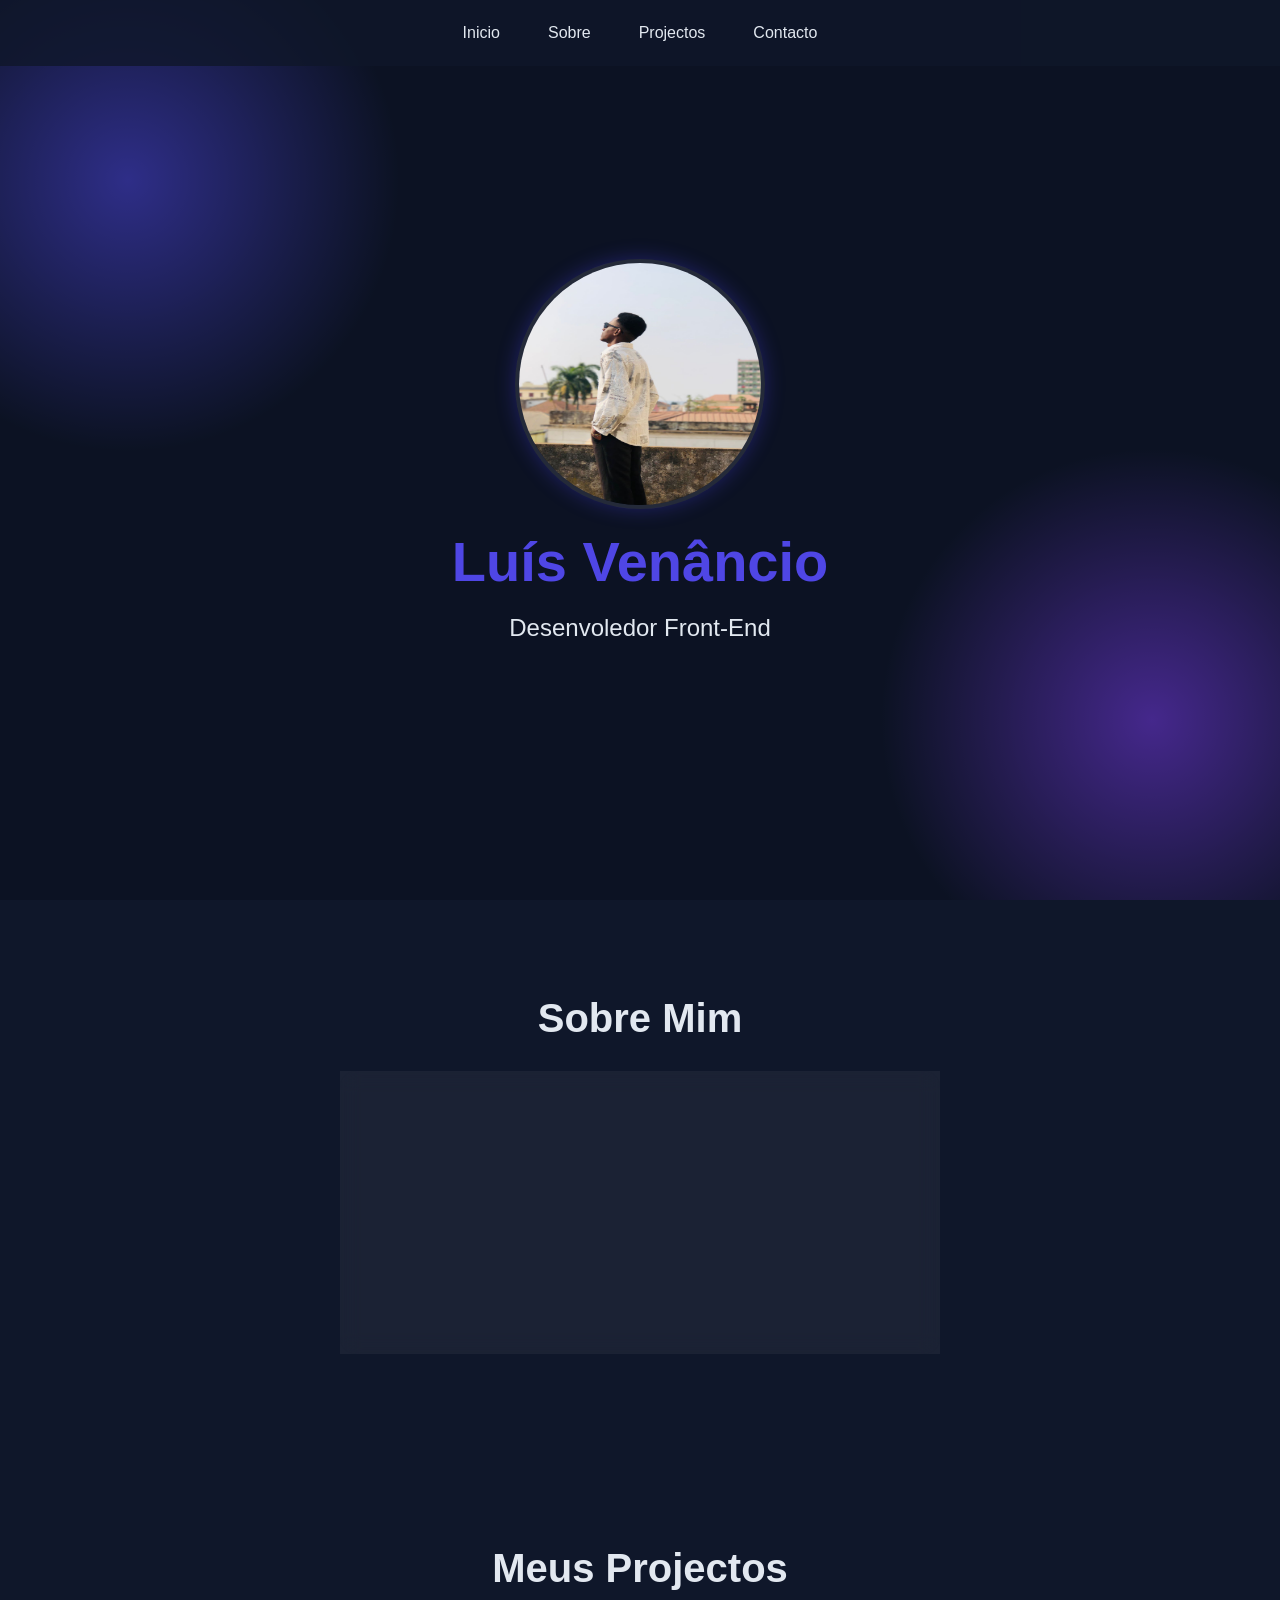
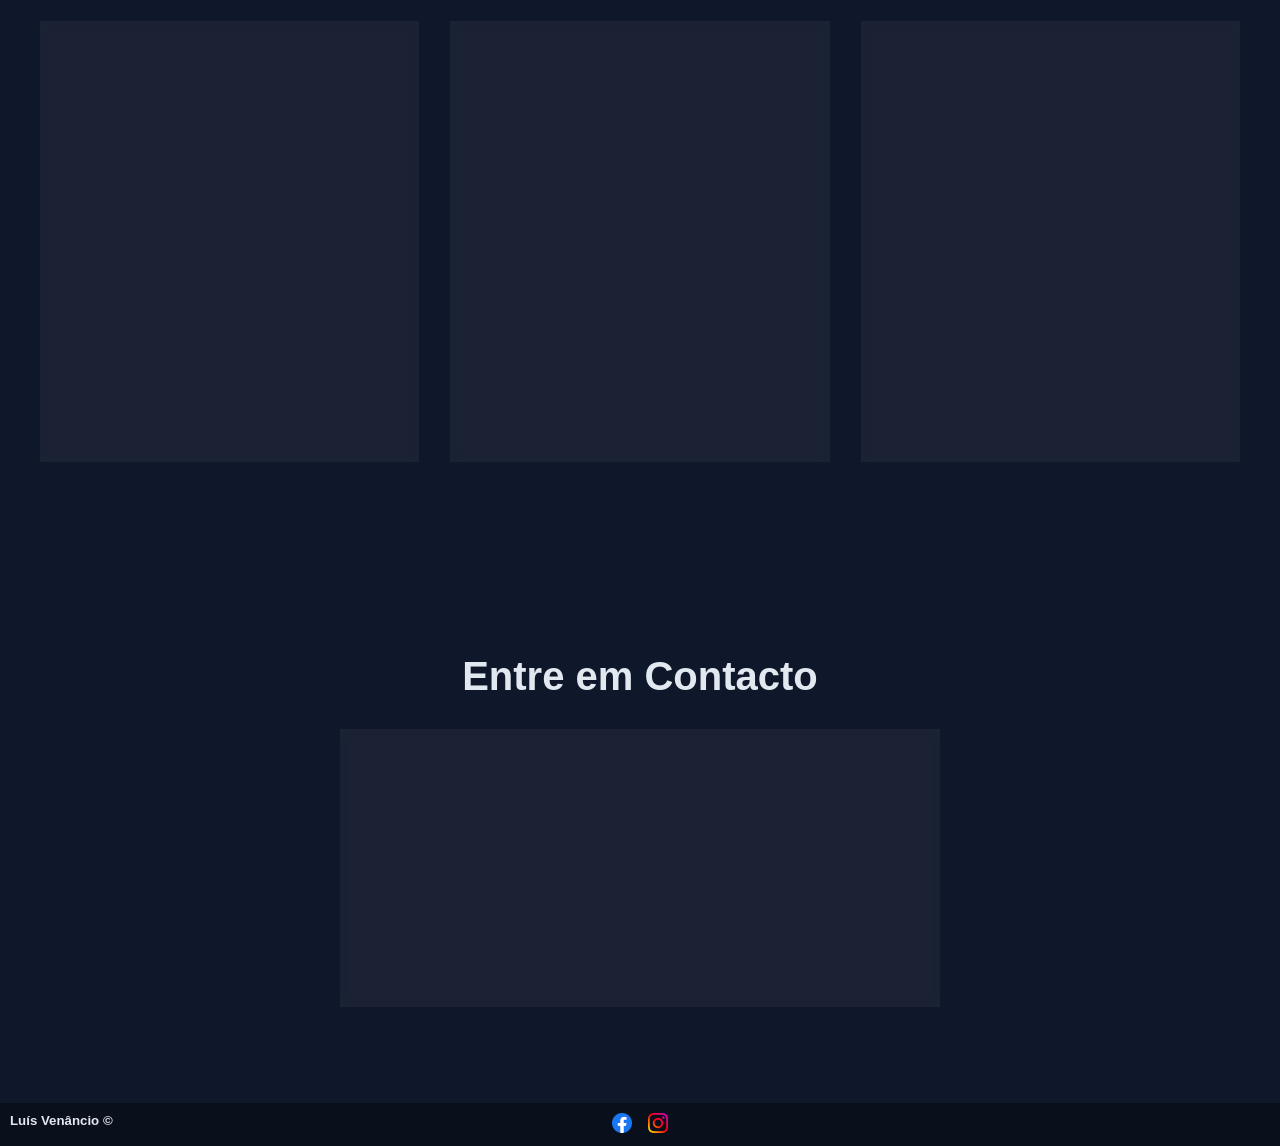
==== indx.html @ bb01ba37 "Update indx.html" ====
<!DOCTYPE html>
<html lang="pt-br">

<head>
    <meta charset="UTF-8">
    <meta name="viewport" content="width=device-width, initial-scale=1.0">
    <title>Meu-Portifólio</title>
    <link rel="stylesheet" href="Assents/indx.css">
    <link rel="shortcut icon" href="IMG_9839.PNG" type="image/x-icon">


    <!-- Google tag (gtag.js) -->
<script async src="https://www.googletagmanager.com/gtag/js?id=G-QEDJSJYGFP"></script>
<script>
  window.dataLayer = window.dataLayer || [];
  function gtag(){dataLayer.push(arguments);}
  gtag('js', new Date());

  gtag('config', 'G-QEDJSJYGFP');
</script>
    
</head>

<body>
    <diV class="part">

    </diV>
    <nav class="navg">
        <ul class="menu">
            <li><a class="link" href="#ini">Inicio</a>
            <li><a class="link" href="#sob">Sobre</a>
            <li><a class="link" href="#proj">Projectos</a>
            <li><a class="link" href="#cont">Contacto</a>
        </ul>
    </nav>

    <main id="ini" class="cab">

        <img src="img/Foto-Perfil.jpg" class="foto-perfil" alt="foto-perfil">
         <a href="https://www.facebook.com/share/16M18Fr685/" target="_blank" rel="self">
            <h1 class="h1">Luís Venâncio</h1>
        </a>

        <p class="t1">Desenvoledor Front-End</p>

    </main>

    <section id="sob" class="sob">
        <h2 class="titulo">Sobre Mim</h2>
        <div class="caixa">
            <p class="paragrafo">
                ✨

                Sou estudante de Informática do 12º ano, apaixonado por tecnologia e pelo impacto que ela pode gerar no
                dia
                a dia das pessoas. Durante minha formação, venho desenvolvendo competências que unem raciocínio lógico,
                criatividade e resolução de problemas, sempre com o objetivo de transformar ideias em soluções práticas
                e
                inovadoras. <br>

                Tenho grande interesse em aprender continuamente e acredito que cada projeto é uma oportunidade de
                crescimento pessoal e profissional. Valorizo a colaboração, a troca de experiências e a construção de
                resultados que façam sentido tanto para quem cria quanto para quem utiliza. <br>

                Meu objetivo é evoluir como profissional na área de tecnologia, explorando novas ferramentas e
                conceitos, e
                deixar uma marca positiva através do meu trabalho. </p>
        </div>
    </section>

    <section id="proj" class="proj">
        <h2 class="titulo" id="h1-p">Meus Projectos</h2>
        <div class="proj-caixa">

            <div class="proj-card">
                <a class="nome-proj" href="Calendario de Tarefas/indx.html" rel="_self" target="_blank"><img
                        src="img/Proj1-To do List.jpg" class="img"></a>
                <div class="espacamento">
                    <h3 class="nome-proj"><a class="nome-proj" href="Calendario de Tarefas/indx.html" rel="_self"
                            target="_blank">To Do List</a></h3>
                    <p class="info-proj">Uma to‑do list (em português, lista de tarefas) é uma ferramenta de organização pessoal ou profissional. Ela permite que você anote todas as atividades que precisa realizar, visualize prioridades e acompanhe o progresso. O conceito é simples: escrever o que deve ser feito e, conforme as tarefas são concluídas, marcá‑las ou riscá‑las</p>
                </div>
            </div>

            <div class="proj-card">
                <a class="nome-proj" href="Quiz/quiz.html" rel="_self" target="_blank"><img src="img/Proj2-Quizer.jpg"
                        class="img"></a>

                <div class="espacamento">
                    <h3 class="nome-proj"><a class="nome-proj" href="Quiz/quiz.html" rel="_self"
                            target="_blank">Quiz-Blue Lock</a></h3>
                    <p class="info-proj">um quiz de Blue Lock é uma forma divertida de testar ou descobrir seu nível de
                        conhecimento sobre o anime/mangá.</p>
                </div>
            </div>

 <div class="proj-card">

                <a class="nome-proj" href="Relógio-Digital/indx.html" rel="_self" target="_blank"><img
                        src="img/Proj3-Relogio-digital.jpg" class="img"></a>
                <div class="espacamento">
                    <h3 class="nome-proj"><a class="nome-proj" href="Relógio-Digital/indx.html" rel="_self"
                            target="_blank">Relógio-Digital</a></h3>
                    <p class="info-proj">
                        um relógio web é uma versão online de um relógio tradicional, acessível via navegador, que pode
                        mostrar a hora local ou mundial com recursos extras de personalização.</p>
                </div>
            </div>

        </div>

    </section>

    <section class="cont" id="cont">
        <h2 class="titulo-cont">Entre em Contacto</h2>

        <form class="form-cont" id="form-cont" onsubmit="en(event)">
            <div class="text">
                <input placeholder="Nome" class="textarea" id="nome">
            </div>
            <div class="text">
                <textarea class="textarea" placeholder="Degite sua Mensagem" rows="2" id="sms"></textarea>
            </div>
            <button type="submit" class="btn">Enviar WhatsApp</button>
        </form>

    </section>
   <footer class="rodape">


        <p>

        <h5 class="nome"> Luís Venâncio &copy; </h5>
        <a href="https://www.facebook.com/share/16M18Fr685/" target="_blank" rel="self"><img src="img/facebook (1).png"
            class="svg"></a>
        <a href="https://www.instagram.com/luis_venancio_gp?igsh=MXI2MmN6ZzFjYm84NQ==" target="_blank" rel="self"><img src="img/instagram.png" class="svg"></a>
        </p>
    </footer>

    <script src="Assents/indx.js">

    </script>
</body>


</html>
---- Assents/indx.css ----
* {
    margin: 0;
    padding: 0;
    box-sizing: border-box;
    font-family: 'Segoe UI', Tahoma, Geneva, Verdana, sans-serif;
}

html {
    scroll-behavior: smooth;
}

:root {
    --a: #4f46e5;
    --b: #7c3aed;
    --c: #0f172a;
    --d: #0a0f1c;
    --e: #e2e8f0;
    --f: rgba(255, 255, 255, 0.1);
}

body {
    background-color: var(--c);
    color: var(--e);
}

a {
    text-decoration: none;
}
.navg {
    position: fixed;
    top: 0;
    background: rgba(15, 23, 42, 0.8);
    width: 100%;
    z-index: 100;
    padding: 1.5rem;

}

.menu {
    justify-content: center;
    display: flex;
    list-style: none;
    gap: 3rem;
}

.link {
    text-decoration: none;
    color: var(--e);
    font-weight: 500;
    position: relative;
    padding: 0.5rem 0;
}

.link::after {
    content: '';
    height: 2px;
    width: 0;
    position: absolute;
    bottom: 0;
    left: 0;
    background: linear-gradient(90deg, var(--a), var(--b));
    transition: width 0.5s ease;
}

.link:hover::after {
    width: 100%;

}

.foto-perfil {
    width: 250px;
    height: 250px;
    box-shadow: 0 0 20px rgba(79, 70, 299, 0.3);
    border-radius: 50%;
    border: 4px solid var(--f);
    animation: foto 5s ease-in-out infinite;
}

.cab {
    min-height: 100vh;
    display: flex;
    justify-content: center;
    align-items: center;
    flex-direction: column;
}

.h1 {
    font-size: 3.5rem;
    color: var(--a);
    font-weight: bold;
    margin: 20px 0;
}

.t1 {
    font-size: 1.5rem;
    color: var(--e);
}

.sob {
    padding: 6rem 2rem;
}

.caixa {
    padding: 2rem;
    max-width: 600px;
    margin: 0 auto;
    border-radius: 16px;
    border: 1px solid var(--f);
    backdrop-filter: blur(10px);
    background: rgba(255, 255, 255, 0.05);
}

.titulo {
    font-size: 2.5rem;
    color: var(--e);
    text-align: center;
    margin-bottom: 30px;
}

.paragrafo {
    text-align: center;
    font-size: 1rem;
}

.proj {
    padding: 6rem 2rem;
}

.img {
    height: 200px;
    width: 100%;
    object-fit: cover;
}

.proj-card:hover {
    box-shadow: 0 10px 20px rgba(79, 70, 299, 0.2);
    transform: translateY(-10px) scale(1.03);
}

.nome-proj {
    margin-bottom: 5px;
    text-decoration: none;
    color: var(--e);
    transition: all 0.3s ease;
}

.nome-proj:hover {
    border-bottom: 1px solid var(--a);
}

.info-proj {
    color: rgba(226, 232, 240, 0.8);
    line-height: 1.25rem;
}

.espacamento {
    padding: 1.5rem;
}

.proj-caixa {
    display: grid;
    grid-template-columns: repeat(auto-fit, minmax(300px, 1fr));
    gap: 2rem;
    max-width: 1200px;
    margin: 0 auto;
}

.proj-card {
    background: rgba(255, 255, 255, 0.05);
    border-radius: 16px;
    backdrop-filter: blur(5px);
    border: 1px solid var(--f);
    overflow: hidden;
    transition: all 0.5s ease;
    cursor: pointer;
}

.cont {
    padding: 6rem 2rem;
}

.titulo-cont {
    font-size: 2.5rem;
    color: var(--e);
    text-align: center;
    margin-bottom: 30px;
}

.form-cont {
    max-width: 600px;
    margin: 0 auto;
    background: rgba(255, 255, 255, 0.05);
    backdrop-filter: blur(5px);
    padding: 2rem;
    border: 1px solid var(--f);
    border-radius: 16px;
}

.text {
    margin-bottom: 1.5rem;
}

.textarea {
    width: 100%;
    padding: 1rem;
    background: rgba(255, 255, 255, 0.05);
    border-radius: 8px;
    color: var(--e);
    border: 1px solid var(--f);
    outline: none;
}

.textarea:focus {
    border-color: var(--b);
    box-shadow: 0 0 10px rgba(79, 70, 229, 0.3);
}

.btn {
    color: var(--e);
    background: linear-gradient(45deg, var(--a), var(--b));
    padding: 1rem 2rem;
    border: none;
    border-radius: 8px;
    cursor: pointer;
    font-weight: bold;
    width: 100%;
    transition: all 0.5 ease;
}

.btn:hover {
    transform: translateY(-4px);
    box-shadow: 0 5px 15px rgba(79, 70, 229, 0.4);
}

.part {
    position: fixed;
    top: 0;
    left: 0;
    width: 100%;
    height: 100%;
    z-index: -1;
    opacity: 0.5;
    background:
        radial-gradient(circle at 10% 20%, var(--a) 0%, transparent 20%),
        radial-gradient(circle at 90% 80%, var(--b) 0%, transparent 20%),
        var(--d);
}

@keyframes foto {

    0%,
    100% {
        transform: translateY(0);
    }

    50% {
        transform: translateY(-20px);
    }

}
.rodape {
    background: var(--d);
    gap: 16px;
    padding: 0.6rem;
    display: flex;
    justify-content: center;
    justify-items: center;
}

.nome {
    text-align: left;
    position: absolute;
    left: 10px;
}

.svg {
    height: 20px;
    width: 20px;
    margin: 0 auto;
    transition: all 0.5s ease;
}

.svg:hover {
    transform: translateY(-4px);
}
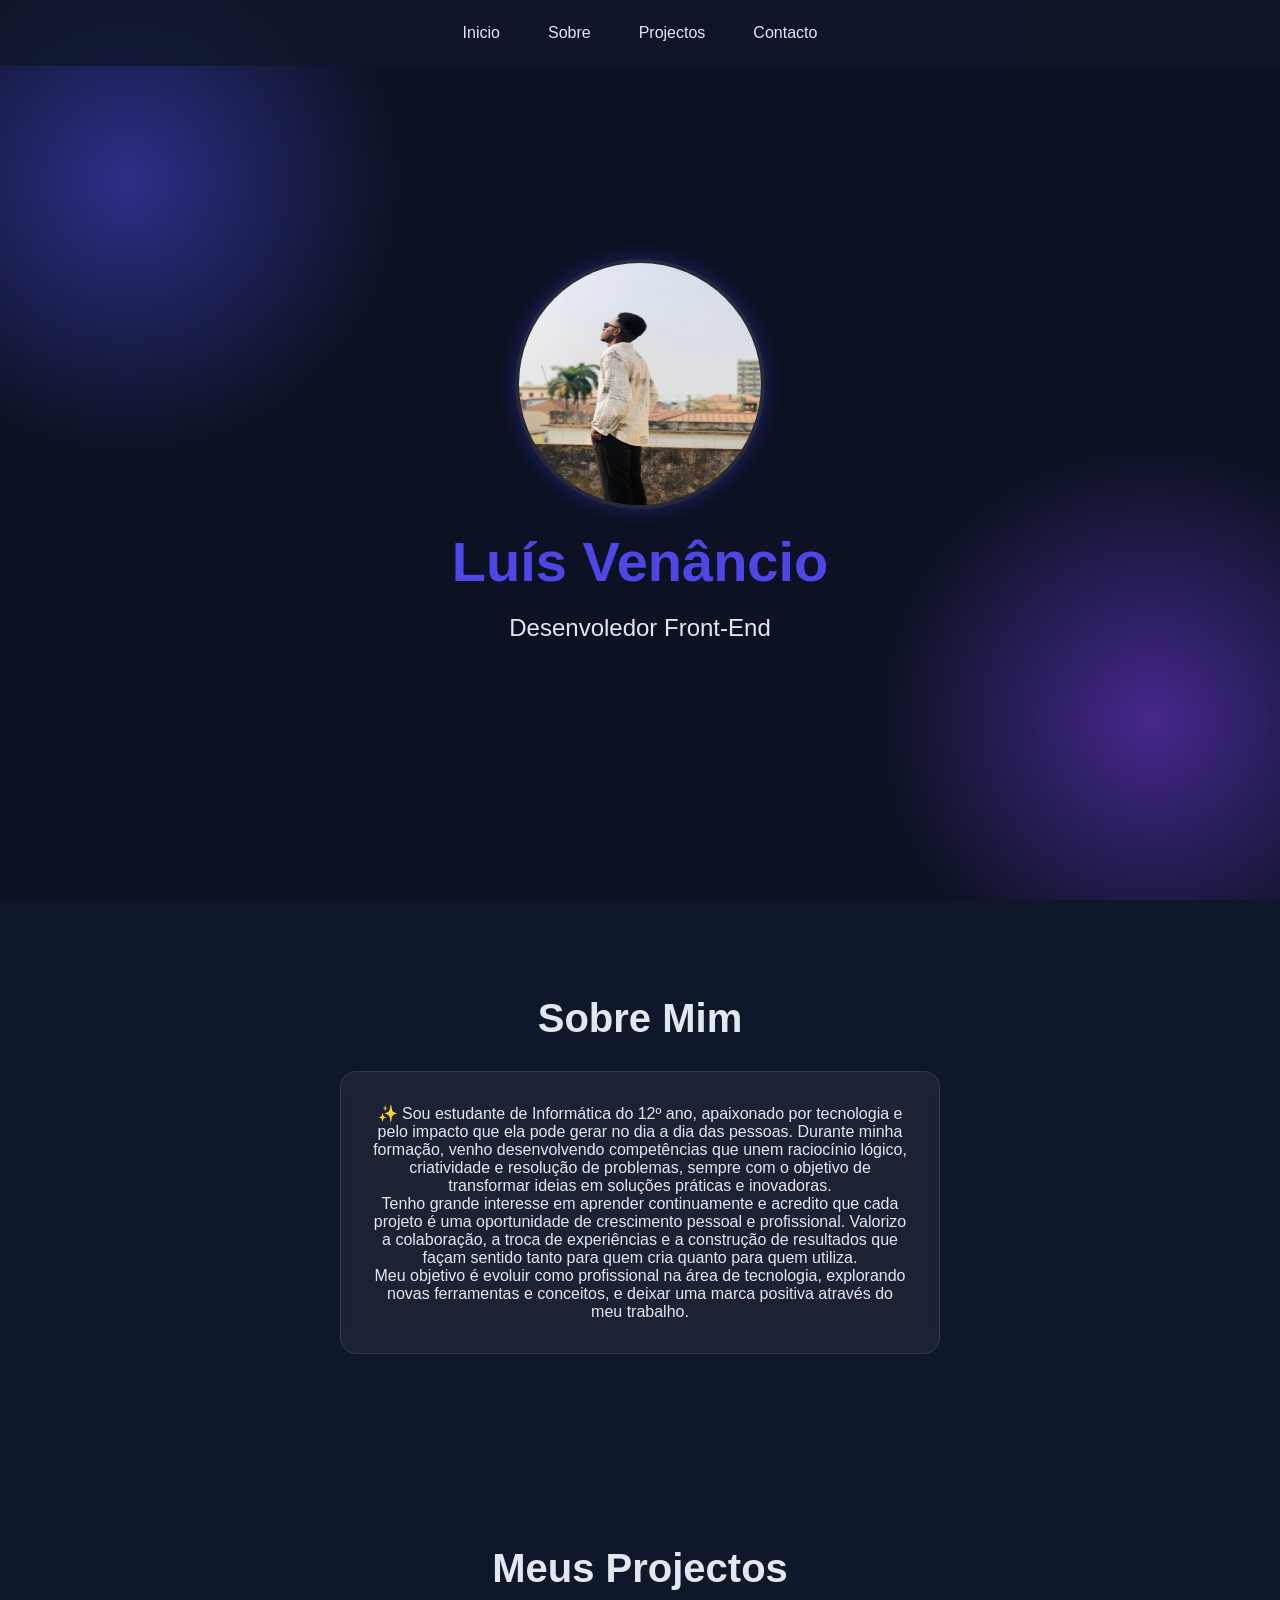
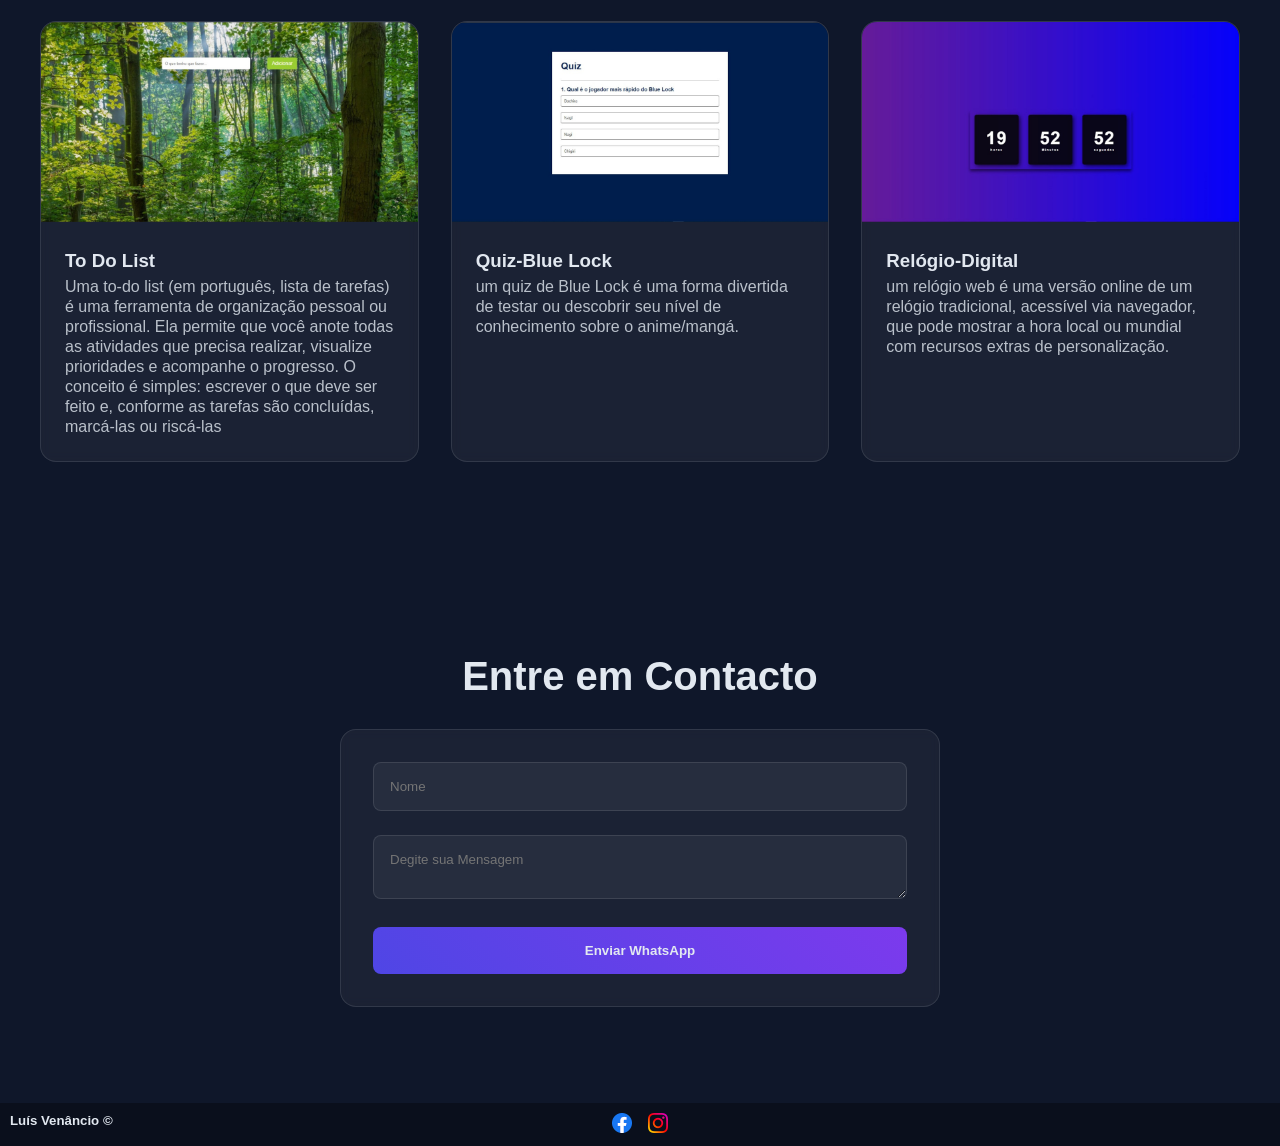
==== commit d8208d16: "Update portfolio HTML structure and content" ====
--- a/indx.html
+++ b/indx.html
@@ -4,7 +4,7 @@
 <head>
     <meta charset="UTF-8">
     <meta name="viewport" content="width=device-width, initial-scale=1.0">
-    <title>Meu-Portifólio</title>
+    <title>Portifólio Luís Venâncio</title>
     <link rel="stylesheet" href="Assents/indx.css">
     <link rel="shortcut icon" href="IMG_9839.PNG" type="image/x-icon">
 
@@ -150,3 +150,4 @@
 
 
 
+
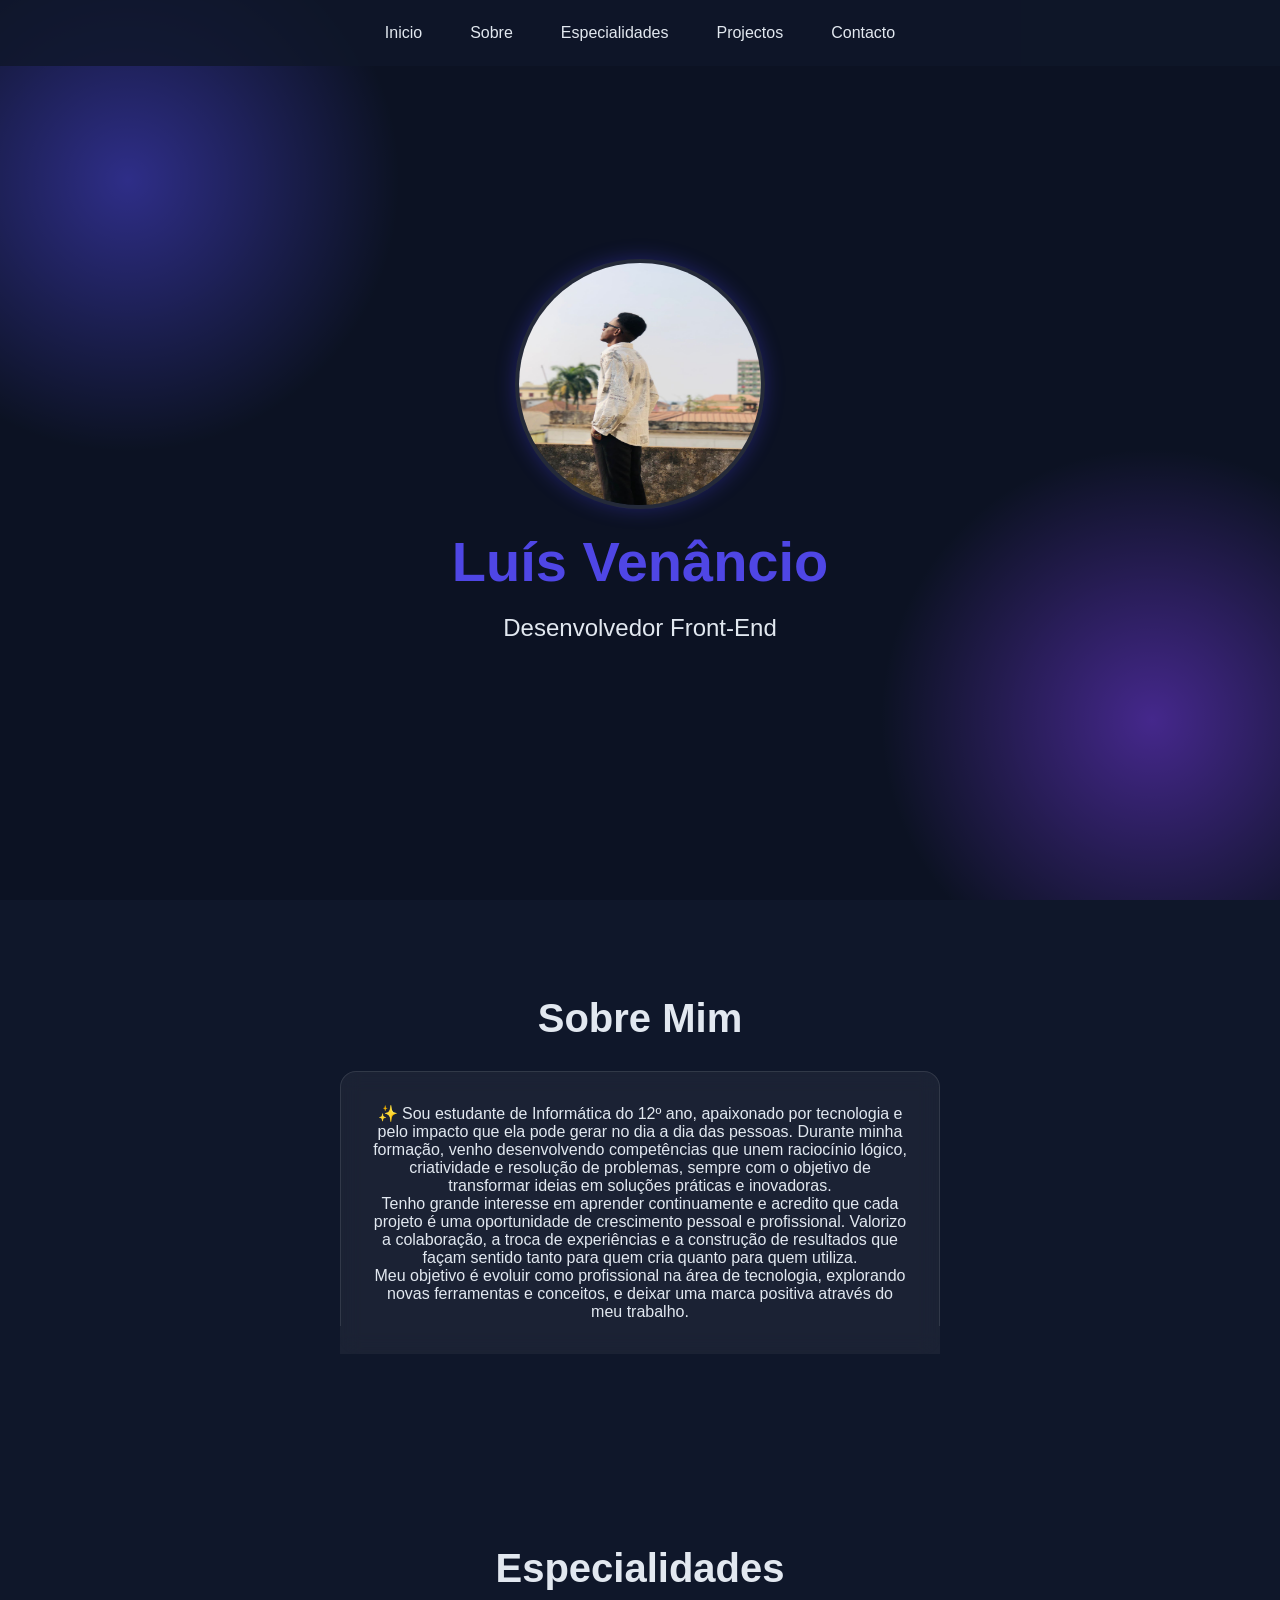
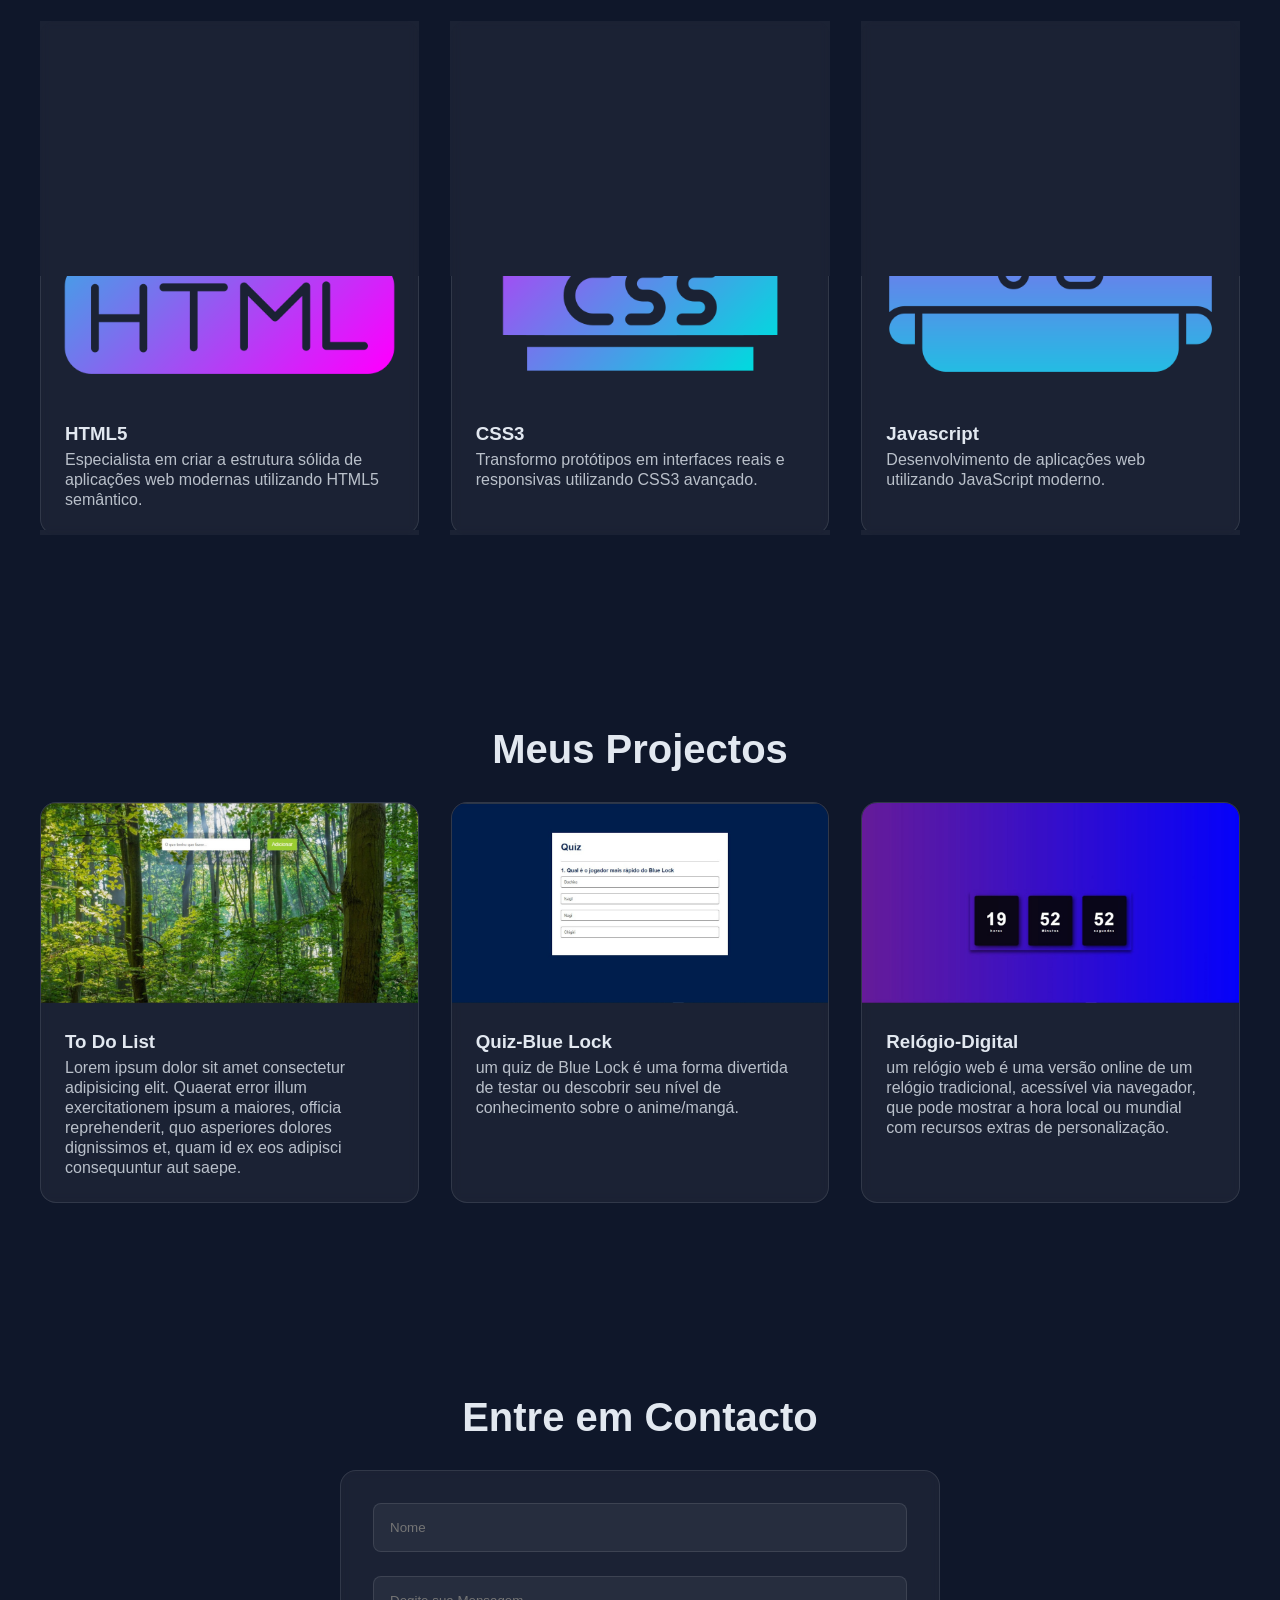
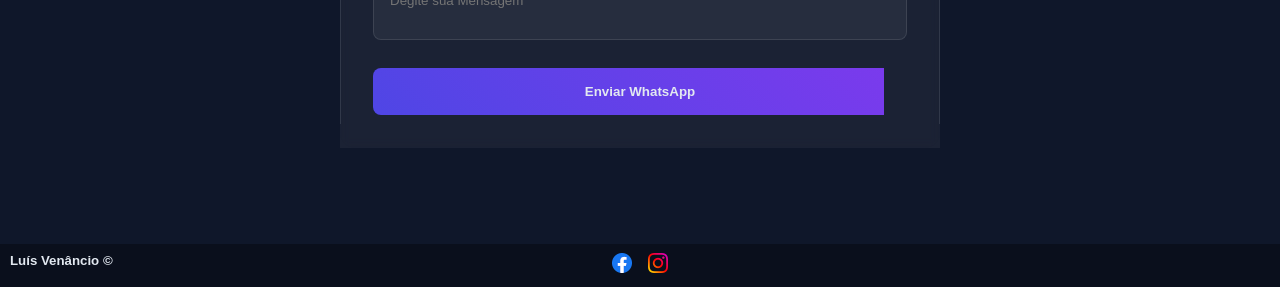
==== commit 3a473fc7: "Add files via upload" ====
--- a/indx.html
+++ b/indx.html
@@ -6,42 +6,50 @@
     <meta name="viewport" content="width=device-width, initial-scale=1.0">
     <title>Portifólio Luís Venâncio</title>
     <link rel="stylesheet" href="Assents/indx.css">
+    <link rel="stylesheet" href="Assents/indx-responsividade.css">
     <link rel="shortcut icon" href="IMG_9839.PNG" type="image/x-icon">
-
-
-    <!-- Google tag (gtag.js) -->
-<script async src="https://www.googletagmanager.com/gtag/js?id=G-QEDJSJYGFP"></script>
-<script>
-  window.dataLayer = window.dataLayer || [];
-  function gtag(){dataLayer.push(arguments);}
-  gtag('js', new Date());
-
-  gtag('config', 'G-QEDJSJYGFP');
-</script>
-    
 </head>
 
 <body>
-    <diV class="part">
-
-    </diV>
-    <nav class="navg">
-        <ul class="menu">
-            <li><a class="link" href="#ini">Inicio</a>
-            <li><a class="link" href="#sob">Sobre</a>
-            <li><a class="link" href="#proj">Projectos</a>
-            <li><a class="link" href="#cont">Contacto</a>
-        </ul>
-    </nav>
+    <header>
+        <diV class="part">
+
+        </diV>
+        <nav class="navg">
+
+            <ul class="menu">
+
+                <li><a class="link" href="#ini">Inicio</a>
+                <li><a class="link" href="#sob">Sobre</a>
+                <li><a class="link" href="#especialidades">Especialidades</a>
+                <li><a class="link" href="#proj">Projectos</a>
+                <li><a class="link" href="#cont">Contacto</a>
+
+            </ul>
+        </nav>
+        <nav class="fixa">
+            <nav class="erre">
+                <ul class="menu-1">
+
+                    <li><a class="link-1" href="#ini">Inicio</a>
+                    <li><a class="link-1" href="#sob">Sobre</a>
+                    <li><a class="link-1" href="#especialidades">Especialidades</a>
+                    <li><a class="link-1" href="#proj">Projectos</a>
+                    <li><a class="link-1" href="#cont">Contacto</a>
+
+            </nav>
+        </nav>
+    </header>
+    <div class="fixa"><img class="menuh" onclick="menu()" src="img/menu-aberto.png" alt="menu-hamburguer"></div>
 
     <main id="ini" class="cab">
 
         <img src="img/Foto-Perfil.jpg" class="foto-perfil" alt="foto-perfil">
-         <a href="https://www.facebook.com/share/16M18Fr685/" target="_blank" rel="self">
+        <a href="https://www.facebook.com/share/16M18Fr685/" target="_blank" rel="self">
             <h1 class="h1">Luís Venâncio</h1>
         </a>
 
-        <p class="t1">Desenvoledor Front-End</p>
+        <p class="t1">Desenvolvedor Front-End</p>
 
     </main>
 
@@ -68,6 +76,50 @@
         </div>
     </section>
 
+    <!-- Especialidades -->
+
+    <section id="especialidades">
+        <section id="proj" class="proj">
+            <h2 class="titulo" id="h1-p">Especialidades</h2>
+            <div class="proj-caixa">
+
+                <div class="proj-card">
+                    <a class="nome-proj" href="#"><img src="img/arquivo-html.png" class="img-1"></a>
+
+                    <div class="espacamento">
+                        <h3 class="nome-proj"><a class="nome-proj">HTML5</a></h3>
+                        <p class="info-proj">Especialista em criar a estrutura sólida de aplicações web modernas utilizando HTML5 semântico.</p>
+                    </div>
+                </div>
+
+                <div class="proj-card">
+                    <a class="nome-proj" href="#"><img src="img/css.png" class="img-1"></a>
+
+                    <div class="espacamento">
+                        <h3 class="nome-proj"><a class="nome-proj" href="#">CSS3</a></h3>
+                        <p class="info-proj">Transformo protótipos em interfaces reais e responsivas utilizando CSS3 avançado.</p>
+                    </div>
+                </div>
+
+                <div class="proj-card">
+
+                    <a class="nome-proj" href="#"><img src="img/j (1).png" class="img-1"></a>
+                    <div class="espacamento">
+                        <h3 class="nome-proj"><a class="nome-proj" href="#">Javascript</a></h3>
+                        <p class="info-proj">
+                           Desenvolvimento de aplicações web utilizando JavaScript moderno.</p>
+                    </div>
+                </div>
+
+            </div>
+
+        </section>
+
+    </section>
+
+    <!-- fim Especialidades -->
+
+
     <section id="proj" class="proj">
         <h2 class="titulo" id="h1-p">Meus Projectos</h2>
         <div class="proj-caixa">
@@ -75,16 +127,19 @@
             <div class="proj-card">
                 <a class="nome-proj" href="Calendario de Tarefas/indx.html" rel="_self" target="_blank"><img
                         src="img/Proj1-To do List.jpg" class="img"></a>
+
                 <div class="espacamento">
                     <h3 class="nome-proj"><a class="nome-proj" href="Calendario de Tarefas/indx.html" rel="_self"
                             target="_blank">To Do List</a></h3>
-                    <p class="info-proj">Uma to‑do list (em português, lista de tarefas) é uma ferramenta de organização pessoal ou profissional. Ela permite que você anote todas as atividades que precisa realizar, visualize prioridades e acompanhe o progresso. O conceito é simples: escrever o que deve ser feito e, conforme as tarefas são concluídas, marcá‑las ou riscá‑las</p>
+                    <p class="info-proj">Lorem ipsum dolor sit amet consectetur adipisicing elit. Quaerat error illum
+                        exercitationem ipsum a maiores, officia reprehenderit, quo asperiores dolores dignissimos et,
+                        quam
+                        id ex eos adipisci consequuntur aut saepe.</p>
                 </div>
             </div>
 
             <div class="proj-card">
-                <a class="nome-proj" href="Quiz/quiz.html" rel="_self" target="_blank"><img src="img/Proj2-Quizer.jpg"
-                        class="img"></a>
+                <a class="nome-proj" href="#"><img src="img/Proj2-Quizer.jpg" class="img"></a>
 
                 <div class="espacamento">
                     <h3 class="nome-proj"><a class="nome-proj" href="Quiz/quiz.html" rel="_self"
@@ -94,7 +149,7 @@
                 </div>
             </div>
 
- <div class="proj-card">
+            <div class="proj-card">
 
                 <a class="nome-proj" href="Relógio-Digital/indx.html" rel="_self" target="_blank"><img
                         src="img/Proj3-Relogio-digital.jpg" class="img"></a>
@@ -125,29 +180,22 @@
         </form>
 
     </section>
-   <footer class="rodape">
+
+    <footer class="rodape">
 
 
         <p>
 
         <h5 class="nome"> Luís Venâncio &copy; </h5>
         <a href="https://www.facebook.com/share/16M18Fr685/" target="_blank" rel="self"><img src="img/facebook (1).png"
-            class="svg"></a>
-        <a href="https://www.instagram.com/luis_venancio_gp?igsh=MXI2MmN6ZzFjYm84NQ==" target="_blank" rel="self"><img src="img/instagram.png" class="svg"></a>
+                class="svg"></a>
+        <a href="https://www.instagram.com/luis_venancio_gp?igsh=MXI2MmN6ZzFjYm84NQ==" target="_blank" rel="self"><img
+                src="img/instagram.png" class="svg"></a>
         </p>
     </footer>
-
     <script src="Assents/indx.js">
 
     </script>
 </body>
 
-
-</html>
-
-
-
-
-
-
-
+</html>
--- a/Assents/indx.css
+++ b/Assents/indx.css
@@ -23,9 +23,13 @@
     color: var(--e);
 }
 
-a {
-    text-decoration: none;
-}
+.logo {
+    display: flex;
+    align-items: first baseline;
+    height: 20px;
+    width: 20px;
+}
+
 .navg {
     position: fixed;
     top: 0;
@@ -41,6 +45,10 @@
     display: flex;
     list-style: none;
     gap: 3rem;
+}
+
+a {
+    text-decoration: none;
 }
 
 .link {
@@ -89,6 +97,7 @@
     color: var(--a);
     font-weight: bold;
     margin: 20px 0;
+
 }
 
 .t1 {
@@ -256,8 +265,8 @@
     50% {
         transform: translateY(-20px);
     }
-
-}
+}
+
 .rodape {
     background: var(--d);
     gap: 16px;
@@ -284,6 +293,20 @@
     transform: translateY(-4px);
 }
 
-
-
-
+.esp {
+    height: 100px;
+    width: 100px;
+    display: grid;
+    grid-template-columns: repeat(auto-fit, minmax(300px, 1fr));
+    gap: 2rem;
+    max-width: 1200px;
+    margin: 0 auto;
+}
+
+.img-1{
+    width: 100%;
+    display: flex;
+    align-items: center;
+    justify-content: center;
+}
+
--- a/Assents/indx-responsividade.css
+++ b/Assents/indx-responsividade.css
@@ -0,0 +1,57 @@
+.erre a {
+    color: white;
+    text-decoration: none;
+}
+
+.erre ul li {
+    list-style: none;
+    margin-bottom: 10px;
+}
+
+.erre {
+    padding: 40px;
+    background: rgba(15, 23, 42, 0.8);
+    position: absolute;
+    top: 0;
+    left: 0;
+    z-index: 1000;
+    flex-direction: column;
+    height: 100vh;
+    width: 300px;
+    display: none;
+}
+
+.menuh {
+    height: 40px;
+    width: 40px;
+    display: flex;
+    align-items: end;
+    justify-content: end;
+    position: absolute;
+    display: flex;
+    cursor: pointer;
+    z-index: 1000;
+    display: none;
+}
+
+.fixa{
+    position: fixed;
+    z-index: 1000;
+}
+
+
+
+@media (max-width: 750px) {
+    .navg {
+        display: none;
+    }
+
+    .menuh {
+        display: block;
+        position: absolute;
+    }
+
+    .open {
+        display: block;
+    }
+}
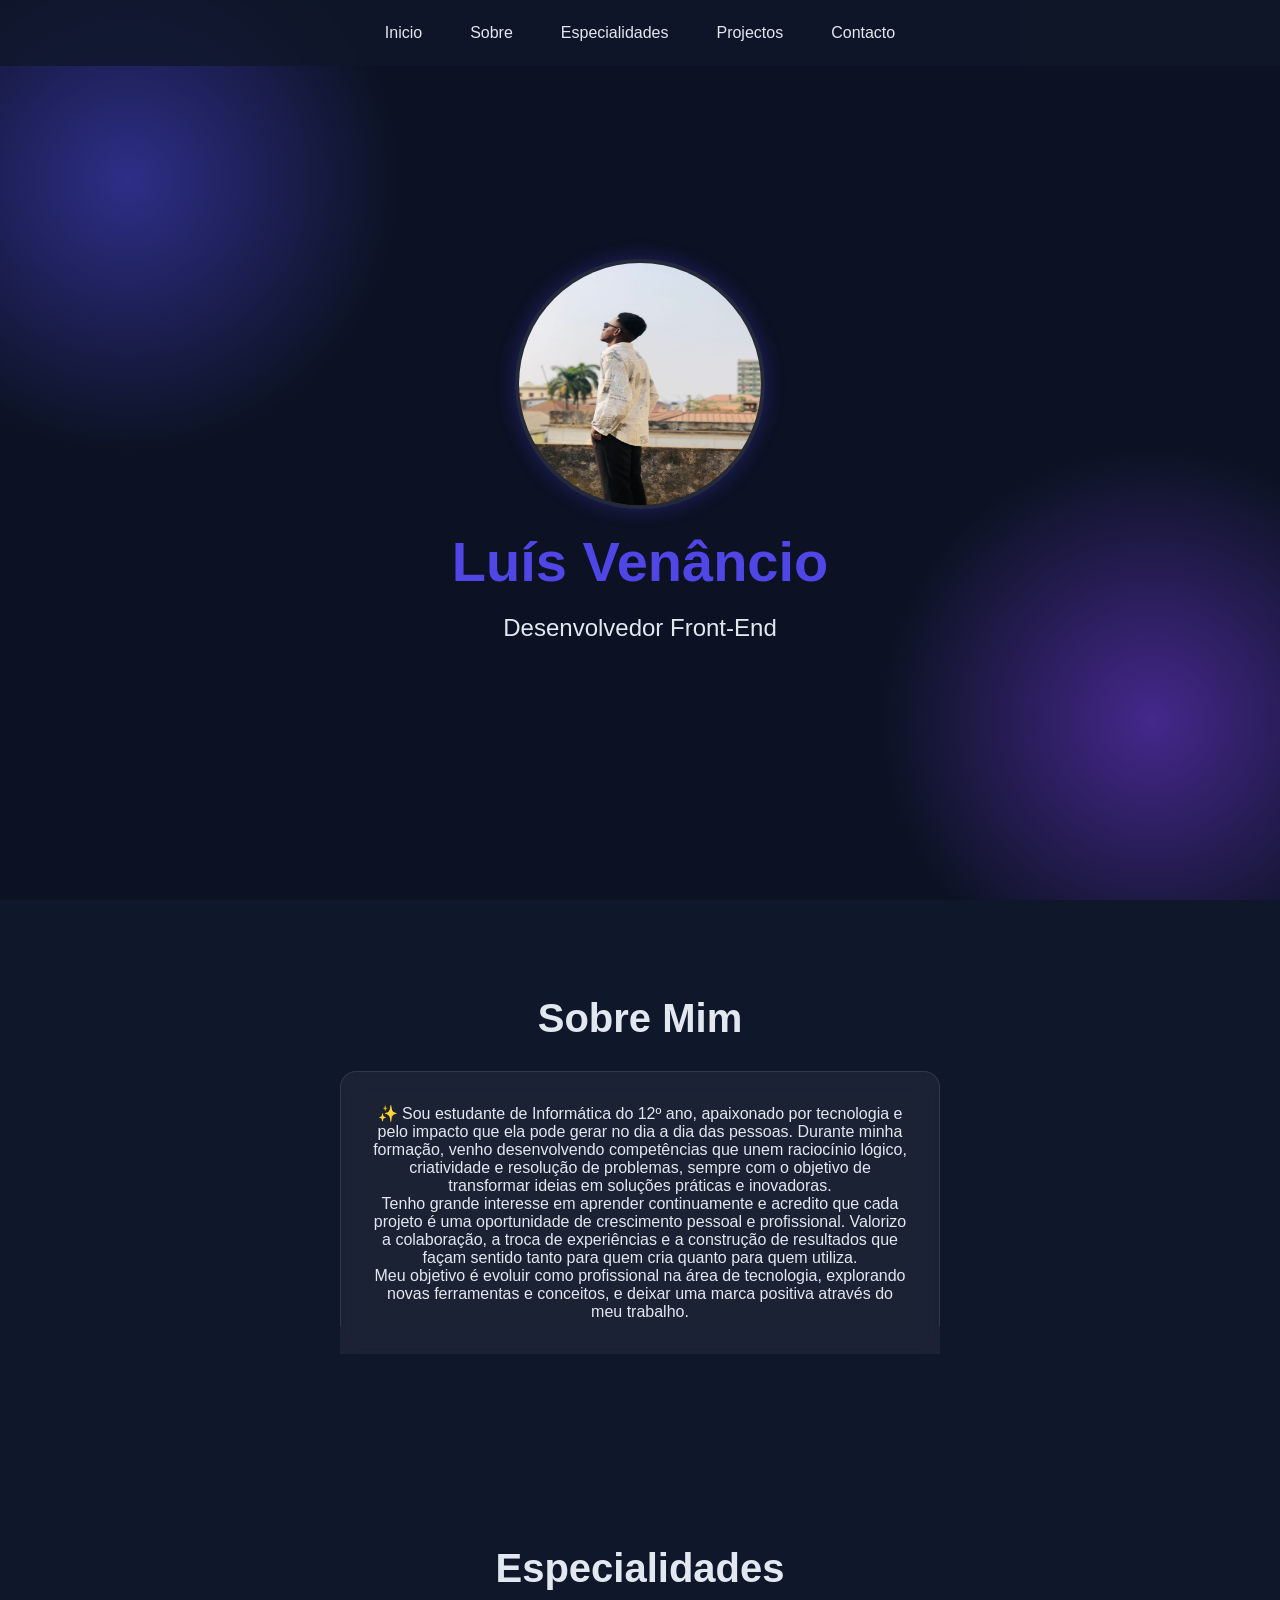
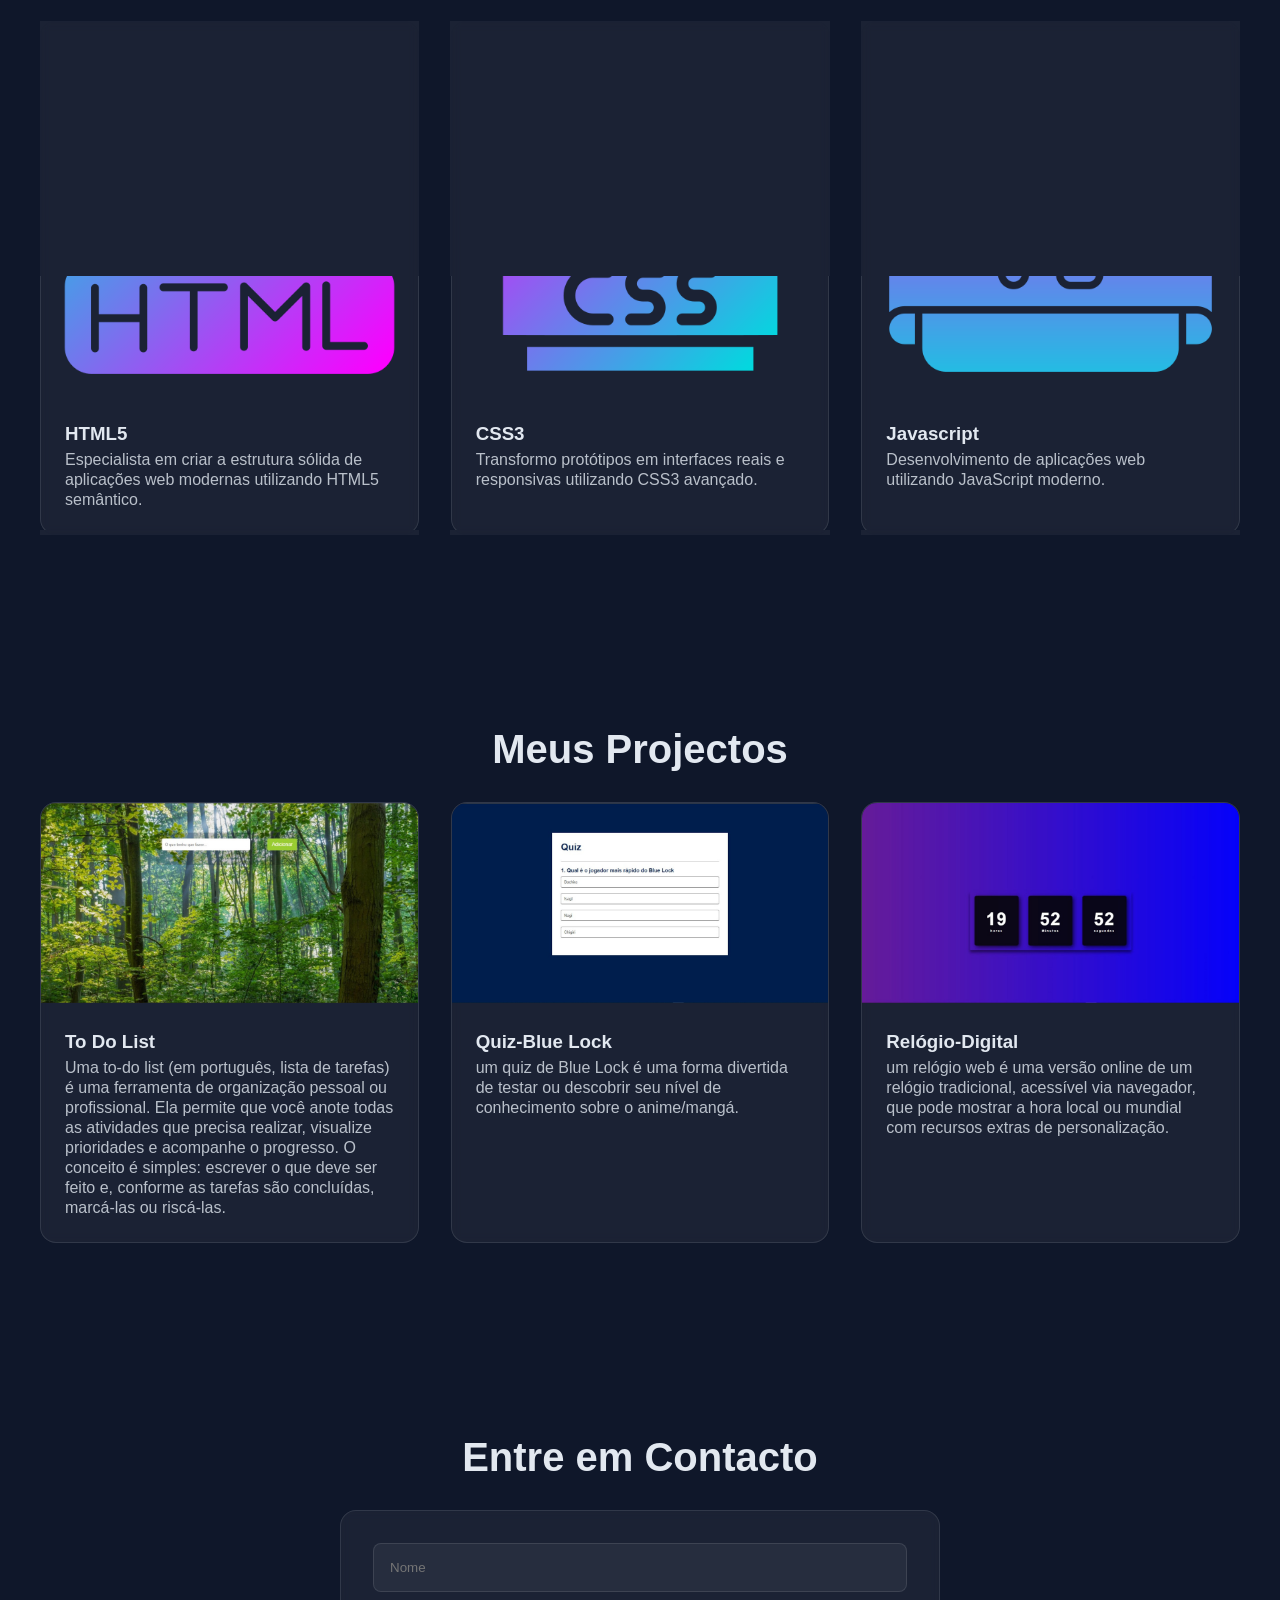
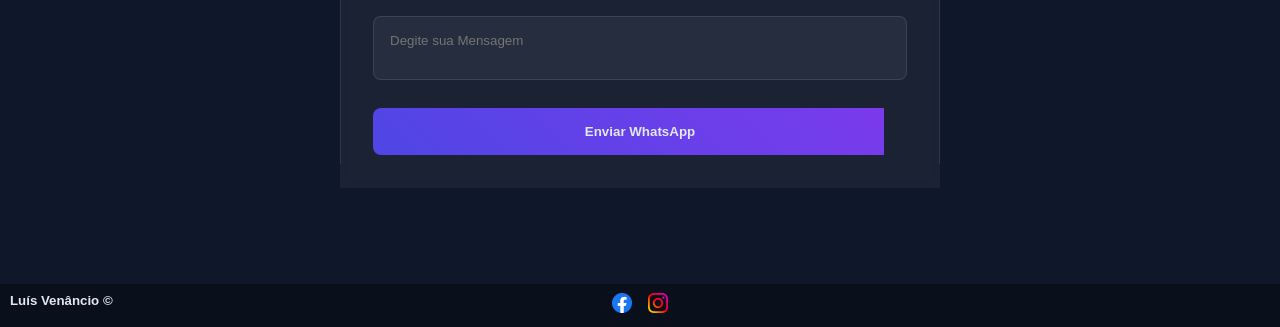
==== commit 2f5c9ef1: "Update indx.html" ====
--- a/indx.html
+++ b/indx.html
@@ -131,10 +131,7 @@
                 <div class="espacamento">
                     <h3 class="nome-proj"><a class="nome-proj" href="Calendario de Tarefas/indx.html" rel="_self"
                             target="_blank">To Do List</a></h3>
-                    <p class="info-proj">Lorem ipsum dolor sit amet consectetur adipisicing elit. Quaerat error illum
-                        exercitationem ipsum a maiores, officia reprehenderit, quo asperiores dolores dignissimos et,
-                        quam
-                        id ex eos adipisci consequuntur aut saepe.</p>
+                    <p class="info-proj">Uma to‑do list (em português, lista de tarefas) é uma ferramenta de organização pessoal ou profissional. Ela permite que você anote todas as atividades que precisa realizar, visualize prioridades e acompanhe o progresso. O conceito é simples: escrever o que deve ser feito e, conforme as tarefas são concluídas, marcá‑las ou riscá‑las.</p>
                 </div>
             </div>
 
@@ -198,4 +195,5 @@
     </script>
 </body>
 
-</html>+
+</html>
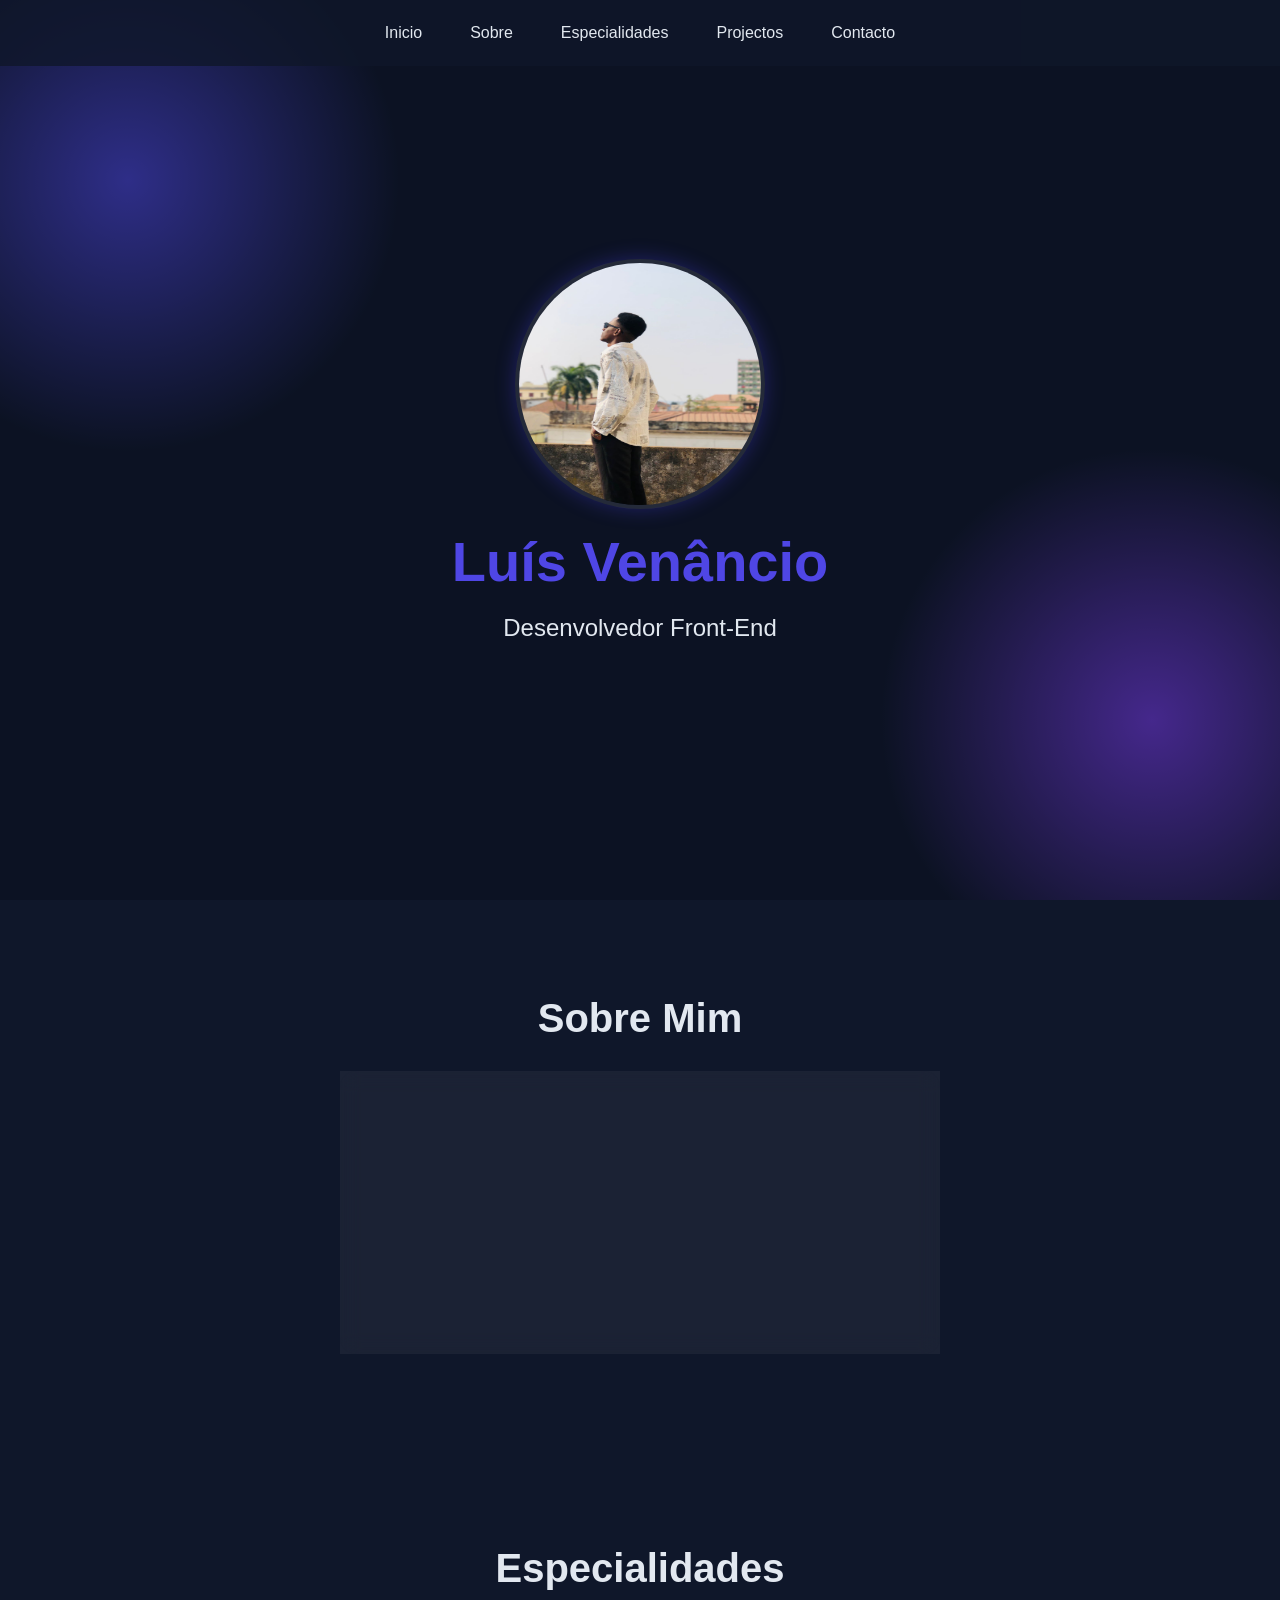
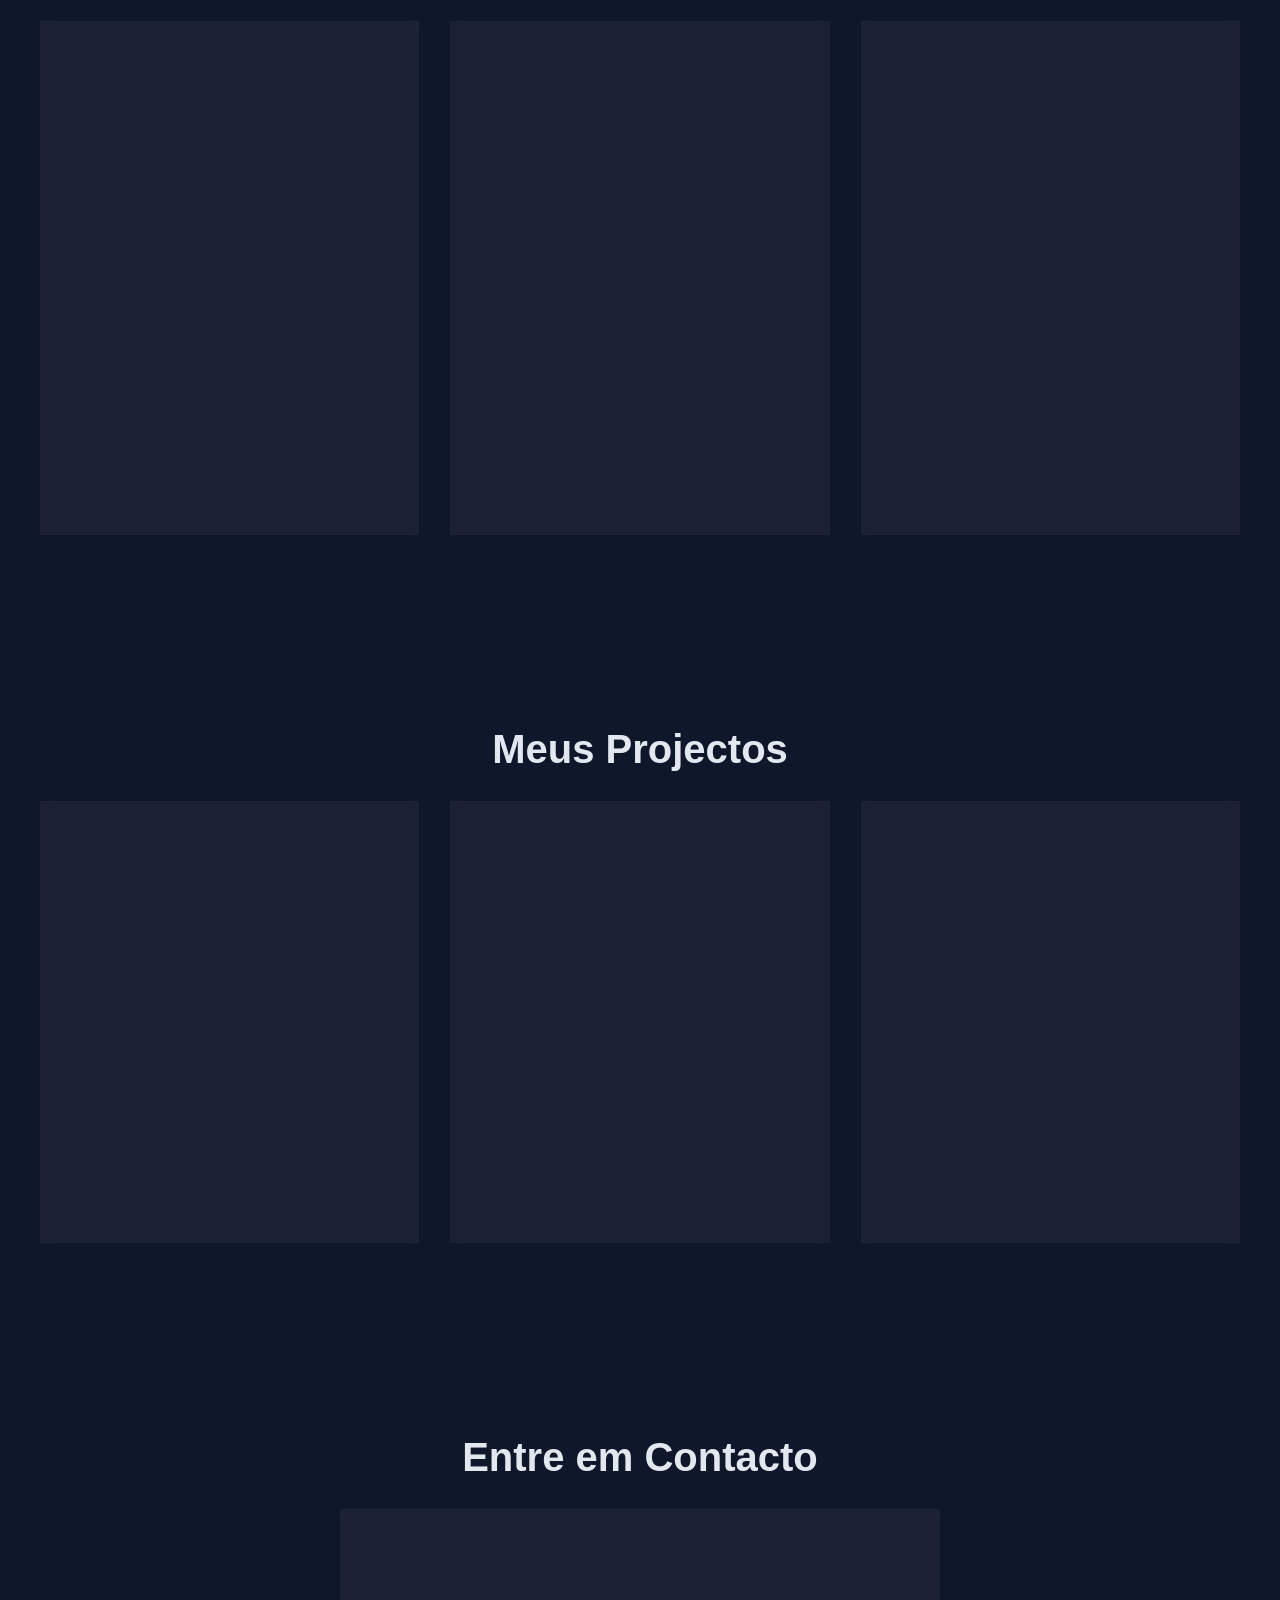
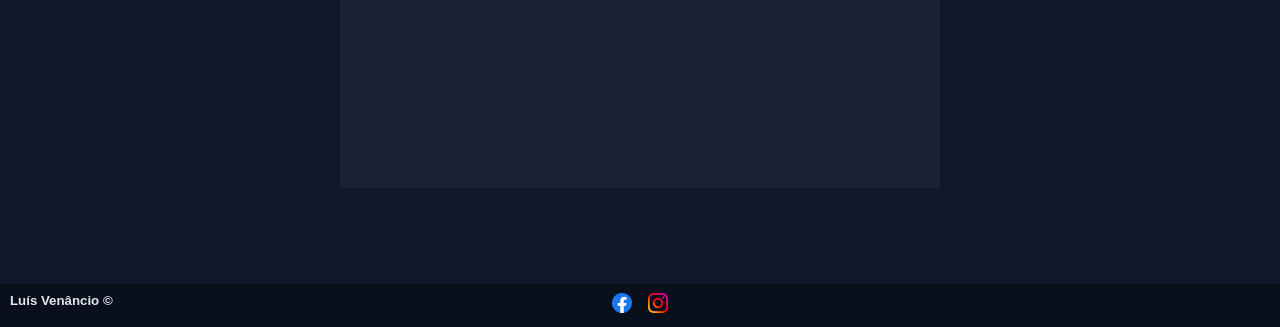
==== commit be490430: "Update indx.html" ====
--- a/indx.html
+++ b/indx.html
@@ -8,6 +8,15 @@
     <link rel="stylesheet" href="Assents/indx.css">
     <link rel="stylesheet" href="Assents/indx-responsividade.css">
     <link rel="shortcut icon" href="IMG_9839.PNG" type="image/x-icon">
+    <!-- Google tag (gtag.js) -->
+<script async src="https://www.googletagmanager.com/gtag/js?id=G-QEDJSJYGFP"></script>
+<script>
+  window.dataLayer = window.dataLayer || [];
+  function gtag(){dataLayer.push(arguments);}
+  gtag('js', new Date());
+
+  gtag('config', 'G-QEDJSJYGFP');
+</script>
 </head>
 
 <body>
@@ -197,3 +206,4 @@
 
 
 </html>
+
--- a/Assents/indx-responsividade.css
+++ b/Assents/indx-responsividade.css
@@ -41,7 +41,7 @@
 
 
 
-@media (max-width: 750px) {
+@media (max-width: 950px) {
     .navg {
         display: none;
     }
@@ -54,4 +54,5 @@
     .open {
         display: block;
     }
-}+
+}
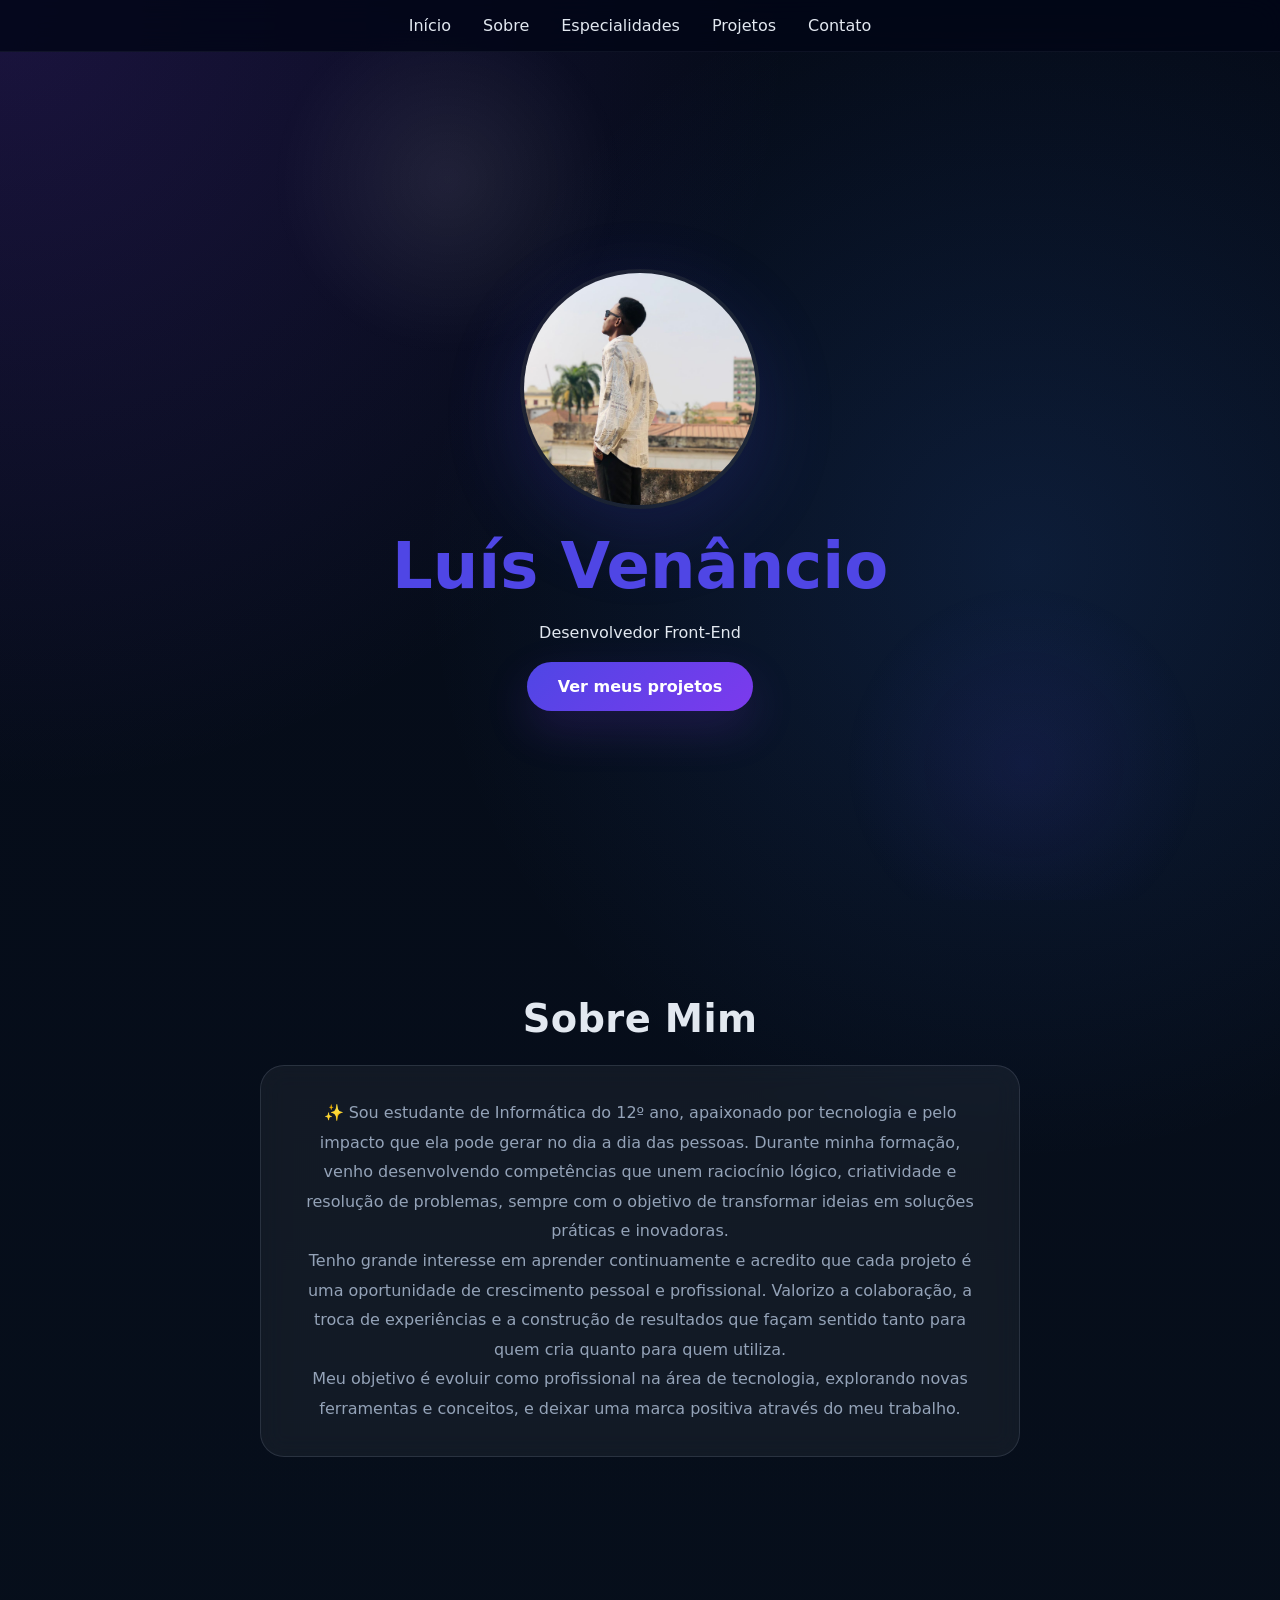
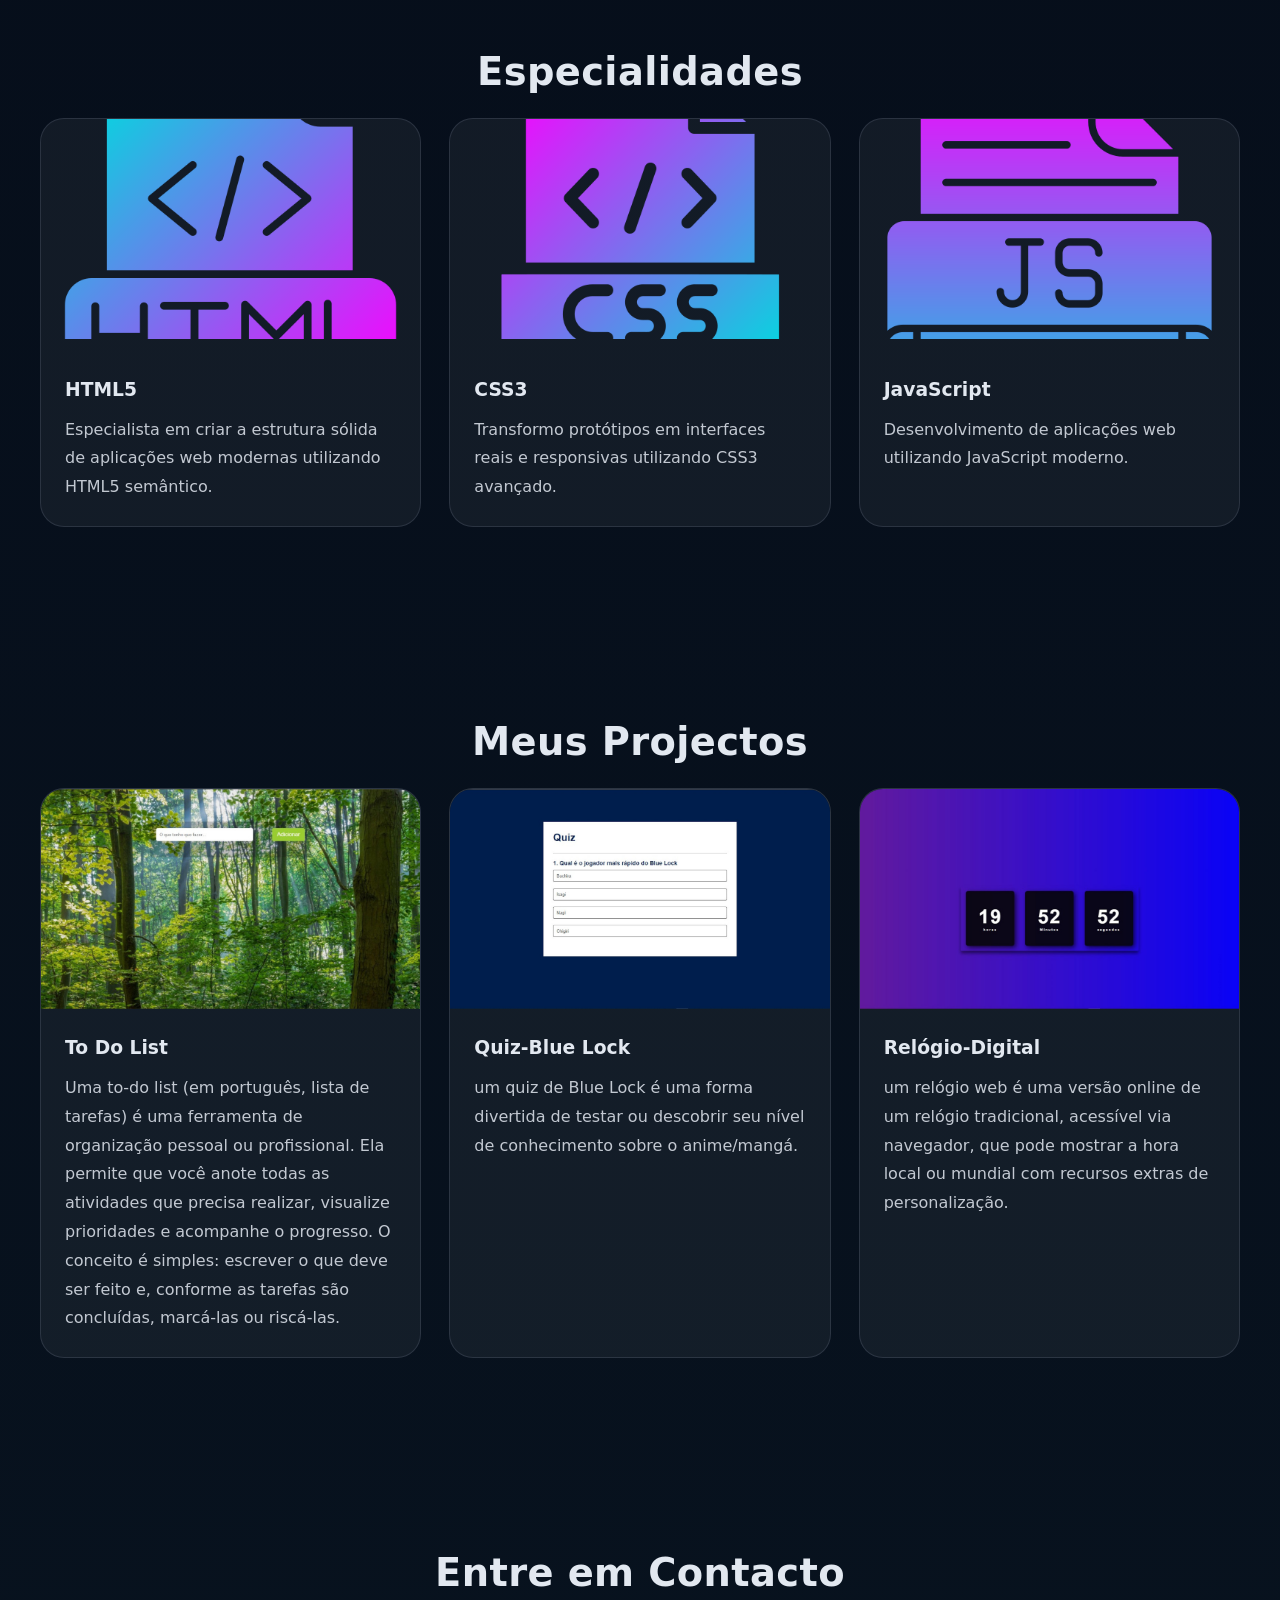
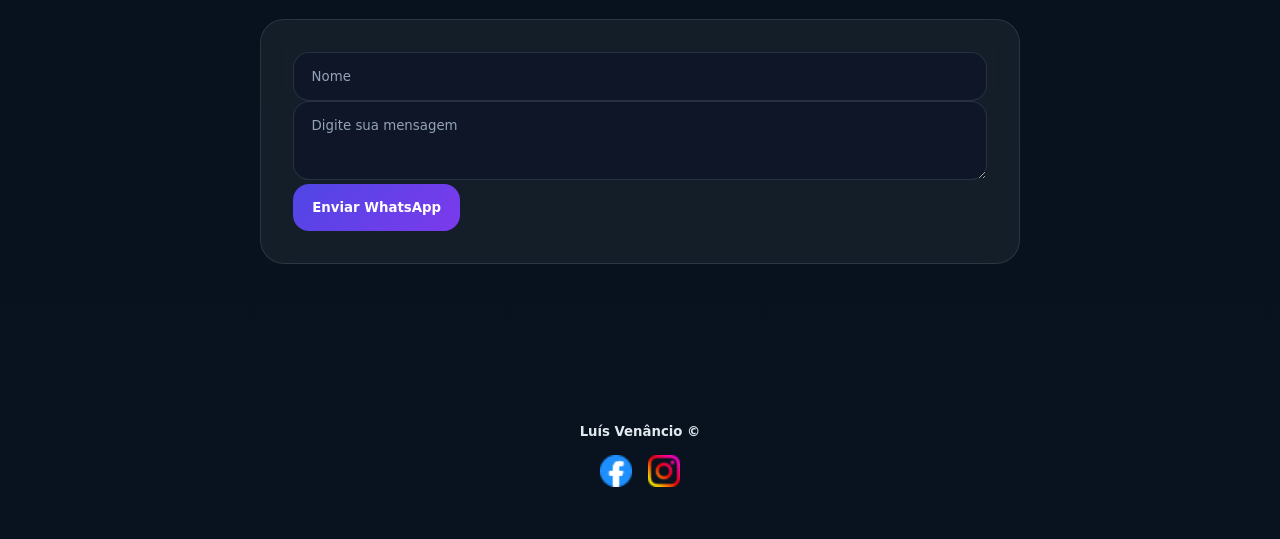
==== commit 5d823f35: "Add files via upload" ====
--- a/indx.html
+++ b/indx.html
@@ -9,57 +9,50 @@
     <link rel="stylesheet" href="Assents/indx-responsividade.css">
     <link rel="shortcut icon" href="IMG_9839.PNG" type="image/x-icon">
     <!-- Google tag (gtag.js) -->
-<script async src="https://www.googletagmanager.com/gtag/js?id=G-QEDJSJYGFP"></script>
-<script>
-  window.dataLayer = window.dataLayer || [];
-  function gtag(){dataLayer.push(arguments);}
-  gtag('js', new Date());
+    <script async src="https://www.googletagmanager.com/gtag/js?id=G-QEDJSJYGFP"></script>
+    <script>
+        window.dataLayer = window.dataLayer || [];
+        function gtag() { dataLayer.push(arguments); }
+        gtag('js', new Date());
 
-  gtag('config', 'G-QEDJSJYGFP');
-</script>
+        gtag('config', 'G-QEDJSJYGFP');
+    </script>
 </head>
 
 <body>
+
+
     <header>
-        <diV class="part">
+        <div class="part"></div>
 
-        </diV>
         <nav class="navg">
-
             <ul class="menu">
-
-                <li><a class="link" href="#ini">Inicio</a>
-                <li><a class="link" href="#sob">Sobre</a>
-                <li><a class="link" href="#especialidades">Especialidades</a>
-                <li><a class="link" href="#proj">Projectos</a>
-                <li><a class="link" href="#cont">Contacto</a>
-
+                <li><a class="link" href="#ini">Início</a></li>
+                <li><a class="link" href="#sob">Sobre</a></li>
+                <li><a class="link" href="#especialidades">Especialidades</a></li>
+                <li><a class="link" href="#proj">Projetos</a></li>
+                <li><a class="link" href="#cont">Contato</a></li>
             </ul>
         </nav>
-        <nav class="fixa">
-            <nav class="erre">
-                <ul class="menu-1">
 
-                    <li><a class="link-1" href="#ini">Inicio</a>
-                    <li><a class="link-1" href="#sob">Sobre</a>
-                    <li><a class="link-1" href="#especialidades">Especialidades</a>
-                    <li><a class="link-1" href="#proj">Projectos</a>
-                    <li><a class="link-1" href="#cont">Contacto</a>
+        <div class="fixa"><img class="menuh" onclick="menu()" src="img/menu-aberto.png" alt="Abrir menu"></div>
 
-            </nav>
+        <nav class="erre" aria-hidden="true">
+            <ul class="menu-1">
+                <li><a class="link-1" href="#ini">Início</a></li>
+                <li><a class="link-1" href="#sob">Sobre</a></li>
+                <li><a class="link-1" href="#especialidades">Especialidades</a></li>
+                <li><a class="link-1" href="#proj">Projetos</a></li>
+                <li><a class="link-1" href="#cont">Contato</a></li>
+            </ul>
         </nav>
     </header>
-    <div class="fixa"><img class="menuh" onclick="menu()" src="img/menu-aberto.png" alt="menu-hamburguer"></div>
 
     <main id="ini" class="cab">
-
-        <img src="img/Foto-Perfil.jpg" class="foto-perfil" alt="foto-perfil">
-        <a href="https://www.facebook.com/share/16M18Fr685/" target="_blank" rel="self">
-            <h1 class="h1">Luís Venâncio</h1>
-        </a>
-
+        <img src="img/Foto-Perfil.jpg" class="foto-perfil" alt="Foto de perfil de Luís Venâncio">
+        <h1 class="h1">Luís Venâncio</h1>
         <p class="t1">Desenvolvedor Front-End</p>
-
+        <a class="cta" href="#proj">Ver meus projetos</a>
     </main>
 
     <section id="sob" class="sob">
@@ -87,69 +80,62 @@
 
     <!-- Especialidades -->
 
-    <section id="especialidades">
-        <section id="proj" class="proj">
-            <h2 class="titulo" id="h1-p">Especialidades</h2>
-            <div class="proj-caixa">
+    <section id="especialidades" class="proj">
+        <h2 class="titulo">Especialidades</h2>
+        <div class="proj-caixa">
 
-                <div class="proj-card">
-                    <a class="nome-proj" href="#"><img src="img/arquivo-html.png" class="img-1"></a>
-
-                    <div class="espacamento">
-                        <h3 class="nome-proj"><a class="nome-proj">HTML5</a></h3>
-                        <p class="info-proj">Especialista em criar a estrutura sólida de aplicações web modernas utilizando HTML5 semântico.</p>
-                    </div>
+            <div class="proj-card">
+                <a class="nome-proj" href="#"><img src="img/arquivo-html.png" class="img-1" alt="HTML5"></a>
+                <div class="espacamento">
+                    <h3 class="nome-proj"><a class="nome-proj" href="#">HTML5</a></h3>
+                    <p class="info-proj">Especialista em criar a estrutura sólida de aplicações web modernas utilizando HTML5 semântico.</p>
                 </div>
-
-                <div class="proj-card">
-                    <a class="nome-proj" href="#"><img src="img/css.png" class="img-1"></a>
-
-                    <div class="espacamento">
-                        <h3 class="nome-proj"><a class="nome-proj" href="#">CSS3</a></h3>
-                        <p class="info-proj">Transformo protótipos em interfaces reais e responsivas utilizando CSS3 avançado.</p>
-                    </div>
-                </div>
-
-                <div class="proj-card">
-
-                    <a class="nome-proj" href="#"><img src="img/j (1).png" class="img-1"></a>
-                    <div class="espacamento">
-                        <h3 class="nome-proj"><a class="nome-proj" href="#">Javascript</a></h3>
-                        <p class="info-proj">
-                           Desenvolvimento de aplicações web utilizando JavaScript moderno.</p>
-                    </div>
-                </div>
-
             </div>
 
-        </section>
+            <div class="proj-card">
+                <a class="nome-proj" href="#"><img src="img/css.png" class="img-1" alt="CSS3"></a>
+                <div class="espacamento">
+                    <h3 class="nome-proj"><a class="nome-proj" href="#">CSS3</a></h3>
+                    <p class="info-proj">Transformo protótipos em interfaces reais e responsivas utilizando CSS3 avançado.</p>
+                </div>
+            </div>
 
+            <div class="proj-card">
+                <a class="nome-proj" href="#"><img src="img/j (1).png" class="img-1" alt="JavaScript"></a>
+                <div class="espacamento">
+                    <h3 class="nome-proj"><a class="nome-proj" href="#">JavaScript</a></h3>
+                    <p class="info-proj">Desenvolvimento de aplicações web utilizando JavaScript moderno.</p>
+                </div>
+            </div>
+
+        </div>
     </section>
 
     <!-- fim Especialidades -->
 
 
     <section id="proj" class="proj">
-        <h2 class="titulo" id="h1-p">Meus Projectos</h2>
+        <h2 class="titulo">Meus Projectos</h2>
         <div class="proj-caixa">
 
             <div class="proj-card">
-                <a class="nome-proj" href="Calendario de Tarefas/indx.html" rel="_self" target="_blank"><img
+                <a class="nome-proj" href="Calendario de Tarefas/indx.html" target="_blank" rel="noopener noreferrer"><img
                         src="img/Proj1-To do List.jpg" class="img"></a>
 
                 <div class="espacamento">
-                    <h3 class="nome-proj"><a class="nome-proj" href="Calendario de Tarefas/indx.html" rel="_self"
-                            target="_blank">To Do List</a></h3>
-                    <p class="info-proj">Uma to‑do list (em português, lista de tarefas) é uma ferramenta de organização pessoal ou profissional. Ela permite que você anote todas as atividades que precisa realizar, visualize prioridades e acompanhe o progresso. O conceito é simples: escrever o que deve ser feito e, conforme as tarefas são concluídas, marcá‑las ou riscá‑las.</p>
+                    <h3 class="nome-proj"><a class="nome-proj" href="Calendario de Tarefas/indx.html" target="_blank" rel="noopener noreferrer">To Do List</a></h3>
+                    <p class="info-proj">Uma to‑do list (em português, lista de tarefas) é uma ferramenta de organização
+                        pessoal ou profissional. Ela permite que você anote todas as atividades que precisa realizar,
+                        visualize prioridades e acompanhe o progresso. O conceito é simples: escrever o que deve ser
+                        feito e, conforme as tarefas são concluídas, marcá‑las ou riscá‑las.</p>
                 </div>
             </div>
 
             <div class="proj-card">
-                <a class="nome-proj" href="#"><img src="img/Proj2-Quizer.jpg" class="img"></a>
+                <a class="nome-proj" href="Quiz/quiz.html" target="_blank" rel="noopener noreferrer"><img src="img/Proj2-Quizer.jpg" class="img" alt="Quiz Blue Lock"></a>
 
                 <div class="espacamento">
-                    <h3 class="nome-proj"><a class="nome-proj" href="Quiz/quiz.html" rel="_self"
-                            target="_blank">Quiz-Blue Lock</a></h3>
+                    <h3 class="nome-proj"><a class="nome-proj" href="Quiz/quiz.html" target="_blank" rel="noopener noreferrer">Quiz-Blue Lock</a></h3>
                     <p class="info-proj">um quiz de Blue Lock é uma forma divertida de testar ou descobrir seu nível de
                         conhecimento sobre o anime/mangá.</p>
                 </div>
@@ -157,11 +143,10 @@
 
             <div class="proj-card">
 
-                <a class="nome-proj" href="Relógio-Digital/indx.html" rel="_self" target="_blank"><img
-                        src="img/Proj3-Relogio-digital.jpg" class="img"></a>
+                <a class="nome-proj" href="Relógio-Digital/indx.html" target="_blank" rel="noopener noreferrer"><img
+                        src="img/Proj3-Relogio-digital.jpg" class="img" alt="Relógio Digital"></a>
                 <div class="espacamento">
-                    <h3 class="nome-proj"><a class="nome-proj" href="Relógio-Digital/indx.html" rel="_self"
-                            target="_blank">Relógio-Digital</a></h3>
+                    <h3 class="nome-proj"><a class="nome-proj" href="Relógio-Digital/indx.html" target="_blank" rel="noopener noreferrer">Relógio-Digital</a></h3>
                     <p class="info-proj">
                         um relógio web é uma versão online de um relógio tradicional, acessível via navegador, que pode
                         mostrar a hora local ou mundial com recursos extras de personalização.</p>
@@ -177,10 +162,10 @@
 
         <form class="form-cont" id="form-cont" onsubmit="en(event)">
             <div class="text">
-                <input placeholder="Nome" class="textarea" id="nome">
+                <input type="text" name="nome" placeholder="Nome" class="textarea" id="nome" required>
             </div>
             <div class="text">
-                <textarea class="textarea" placeholder="Degite sua Mensagem" rows="2" id="sms"></textarea>
+                <textarea name="sms" class="textarea" placeholder="Digite sua mensagem" rows="3" id="sms" required></textarea>
             </div>
             <button type="submit" class="btn">Enviar WhatsApp</button>
         </form>
@@ -188,16 +173,13 @@
     </section>
 
     <footer class="rodape">
-
-
-        <p>
-
-        <h5 class="nome"> Luís Venâncio &copy; </h5>
-        <a href="https://www.facebook.com/share/16M18Fr685/" target="_blank" rel="self"><img src="img/facebook (1).png"
-                class="svg"></a>
-        <a href="https://www.instagram.com/luis_venancio_gp?igsh=MXI2MmN6ZzFjYm84NQ==" target="_blank" rel="self"><img
-                src="img/instagram.png" class="svg"></a>
-        </p>
+        <div class="rodape-content">
+            <h5 class="nome">Luís Venâncio &copy;</h5>
+            <div class="rodape-links">
+                <a href="https://www.facebook.com/share/16M18Fr685/" target="_blank" rel="noopener noreferrer"><img src="img/facebook (1).png" class="svg" alt="Facebook"></a>
+                <a href="https://www.instagram.com/luis_venancio_gp?igsh=MXI2MmN6ZzFjYm84NQ==" target="_blank" rel="noopener noreferrer"><img src="img/instagram.png" class="svg" alt="Instagram"></a>
+            </div>
+        </div>
     </footer>
     <script src="Assents/indx.js">
 
@@ -205,5 +187,4 @@
 </body>
 
 
-</html>
-
+</html>
--- a/Assents/indx.css
+++ b/Assents/indx.css
@@ -2,7 +2,7 @@
     margin: 0;
     padding: 0;
     box-sizing: border-box;
-    font-family: 'Segoe UI', Tahoma, Geneva, Verdana, sans-serif;
+    font-family: 'Inter', system-ui, -apple-system, BlinkMacSystemFont, 'Segoe UI', sans-serif;
 }
 
 html {
@@ -10,303 +10,390 @@
 }
 
 :root {
-    --a: #4f46e5;
-    --b: #7c3aed;
-    --c: #0f172a;
-    --d: #0a0f1c;
-    --e: #e2e8f0;
-    --f: rgba(255, 255, 255, 0.1);
+    --primary: #7c3aed;
+    --secondary: #4f46e5;
+    --surface: rgba(15, 23, 42, 0.8);
+    --surface-strong: rgba(15, 23, 42, 0.95);
+    --text: #e2e8f0;
+    --muted: #94a3b8;
+    --border: rgba(148, 163, 184, 0.18);
+    --shadow: rgba(15, 23, 42, 0.25);
 }
 
 body {
-    background-color: var(--c);
-    color: var(--e);
-}
-
-.logo {
-    display: flex;
-    align-items: first baseline;
-    height: 20px;
-    width: 20px;
+    min-height: 100vh;
+    color: var(--text);
+    background: radial-gradient(circle at top left, rgba(124, 58, 237, 0.18), transparent 20%),
+        radial-gradient(circle at 80% 15%, rgba(59, 130, 246, 0.14), transparent 18%),
+        linear-gradient(180deg, #050b18 0%, #08131f 100%);
+}
+
+body::before {
+    content: '';
+    position: fixed;
+    inset: 0;
+    background: radial-gradient(circle at 35% 20%, rgba(255, 255, 255, 0.08), transparent 16%),
+        radial-gradient(circle at 80% 85%, rgba(79, 70, 229, 0.1), transparent 14%);
+    pointer-events: none;
+    z-index: -1;
+}
+
+header {
+    position: fixed;
+    inset: 0 auto auto;
+    width: 100%;
+    display: flex;
+    align-items: center;
+    justify-content: space-between;
+    gap: 1rem;
+    padding: 1rem 2rem;
+    background: rgba(2, 6, 23, 0.82);
+    backdrop-filter: blur(18px);
+    border-bottom: 1px solid rgba(148, 163, 184, 0.08);
+    z-index: 120;
+}
+
+.part {
+    display: none;
 }
 
 .navg {
-    position: fixed;
+    display: flex;
+    justify-content: center;
+    width: 100%;
+}
+
+.menu {
+    display: flex;
+    gap: 2rem;
+    list-style: none;
+    align-items: center;
+}
+
+.menu li {
+    list-style: none;
+}
+
+a {
+    color: inherit;
+    text-decoration: none;
+}
+
+.link,
+.link-1,
+.cta,
+.nome-proj {
+    transition: all 0.25s ease;
+}
+
+.link:hover,
+.link-1:hover,
+.nome-proj:hover,
+.cta:hover {
+    color: var(--secondary);
+}
+
+.menuh {
+    display: none;
+    width: 44px;
+    height: 44px;
+    cursor: pointer;
+}
+
+.erre {
+    position: absolute;
     top: 0;
-    background: rgba(15, 23, 42, 0.8);
-    width: 100%;
-    z-index: 100;
-    padding: 1.5rem;
-
-}
-
-.menu {
-    justify-content: center;
-    display: flex;
+    left: 0;
+    width: 280px;
+    height: 100vh;
+    padding: 3rem 1.5rem;
+    background: var(--surface-strong);
+    z-index: 130;
+    display: none;
+    flex-direction: column;
+    gap: 1.25rem;
+}
+
+.erre.open {
+    display: flex;
+}
+
+.menu-1 {
+    display: flex;
+    flex-direction: column;
+    gap: 1rem;
+}
+
+.menu-1 li {
     list-style: none;
-    gap: 3rem;
-}
-
-a {
-    text-decoration: none;
-}
-
-.link {
-    text-decoration: none;
-    color: var(--e);
+}
+
+.menu-1 a {
+    color: var(--text);
+    font-size: 1.05rem;
     font-weight: 500;
-    position: relative;
-    padding: 0.5rem 0;
-}
-
-.link::after {
-    content: '';
-    height: 2px;
-    width: 0;
-    position: absolute;
-    bottom: 0;
-    left: 0;
-    background: linear-gradient(90deg, var(--a), var(--b));
-    transition: width 0.5s ease;
-}
-
-.link:hover::after {
-    width: 100%;
-
-}
-
-.foto-perfil {
-    width: 250px;
-    height: 250px;
-    box-shadow: 0 0 20px rgba(79, 70, 299, 0.3);
-    border-radius: 50%;
-    border: 4px solid var(--f);
-    animation: foto 5s ease-in-out infinite;
 }
 
 .cab {
     min-height: 100vh;
-    display: flex;
+    padding: 10rem 2rem 5rem;
+    display: flex;
+    flex-direction: column;
+    align-items: center;
     justify-content: center;
-    align-items: center;
-    flex-direction: column;
+    gap: 1.25rem;
+    text-align: center;
+}
+
+.foto-perfil {
+    width: min(240px, 70vw);
+    aspect-ratio: 1 / 1;
+    object-fit: cover;
+    border-radius: 50%;
+    border: 4px solid rgba(255, 255, 255, 0.08);
+    box-shadow: 0 24px 80px rgba(79, 70, 229, 0.18);
 }
 
 .h1 {
-    font-size: 3.5rem;
-    color: var(--a);
-    font-weight: bold;
-    margin: 20px 0;
-
+    font-size: clamp(2.8rem, 5vw, 4.8rem);
+    color: var(--secondary);
+    font-weight: 800;
+    margin: 0;
 }
 
 .t1 {
-    font-size: 1.5rem;
-    color: var(--e);
-}
-
-.sob {
+    font-size: clamp(1rem, 1.2vw, 1.5rem);
+    color: var(--text);
+    max-width: 720px;
+}
+
+.cta {
+    display: inline-flex;
+    align-items: center;
+    justify-content: center;
+    padding: 0.95rem 1.9rem;
+    border-radius: 999px;
+    background: linear-gradient(135deg, var(--secondary), var(--primary));
+    color: #fff;
+    font-weight: 700;
+    box-shadow: 0 18px 45px rgba(124, 58, 237, 0.18);
+}
+
+.sob,
+.proj,
+.cont {
     padding: 6rem 2rem;
 }
 
-.caixa {
+.titulo,
+.titulo-cont {
+    font-size: clamp(2rem, 3vw, 3rem);
+    margin-bottom: 1.5rem;
+    text-align: center;
+    letter-spacing: 0.01em;
+}
+
+.caixa,
+.form-cont {
+    max-width: 760px;
+    margin: 0 auto;
     padding: 2rem;
-    max-width: 600px;
+    border-radius: 24px;
+    border: 1px solid var(--border);
+    backdrop-filter: blur(12px);
+    background: rgba(255, 255, 255, 0.05);
+}
+
+.paragrafo {
+    font-size: 1rem;
+    color: var(--muted);
+    text-align: center;
+    line-height: 1.85;
+}
+
+.proj-caixa {
+    display: grid;
+    grid-template-columns: repeat(auto-fit, minmax(280px, 1fr));
+    gap: 1.75rem;
+    max-width: 1200px;
     margin: 0 auto;
-    border-radius: 16px;
-    border: 1px solid var(--f);
-    backdrop-filter: blur(10px);
+}
+
+.proj-card {
     background: rgba(255, 255, 255, 0.05);
-}
-
-.titulo {
-    font-size: 2.5rem;
-    color: var(--e);
-    text-align: center;
-    margin-bottom: 30px;
-}
-
-.paragrafo {
-    text-align: center;
-    font-size: 1rem;
-}
-
-.proj {
-    padding: 6rem 2rem;
-}
-
-.img {
-    height: 200px;
+    border-radius: 24px;
+    border: 1px solid var(--border);
+    overflow: hidden;
+    transition: transform 0.35s ease, box-shadow 0.35s ease;
+    cursor: pointer;
+    display: flex;
+    flex-direction: column;
+}
+
+.proj-card:hover {
+    transform: translateY(-6px);
+    box-shadow: 0 24px 60px rgba(15, 23, 42, 0.28);
+}
+
+.proj-card img {
     width: 100%;
+    height: 220px;
     object-fit: cover;
 }
 
-.proj-card:hover {
-    box-shadow: 0 10px 20px rgba(79, 70, 299, 0.2);
-    transform: translateY(-10px) scale(1.03);
-}
-
-.nome-proj {
-    margin-bottom: 5px;
-    text-decoration: none;
-    color: var(--e);
-    transition: all 0.3s ease;
-}
-
-.nome-proj:hover {
-    border-bottom: 1px solid var(--a);
-}
-
-.info-proj {
-    color: rgba(226, 232, 240, 0.8);
-    line-height: 1.25rem;
+.img-1 {
+    width: 72px;
+    display: block;
+    margin-bottom: 1rem;
 }
 
 .espacamento {
     padding: 1.5rem;
-}
-
-.proj-caixa {
-    display: grid;
-    grid-template-columns: repeat(auto-fit, minmax(300px, 1fr));
-    gap: 2rem;
-    max-width: 1200px;
-    margin: 0 auto;
-}
-
-.proj-card {
-    background: rgba(255, 255, 255, 0.05);
-    border-radius: 16px;
-    backdrop-filter: blur(5px);
-    border: 1px solid var(--f);
-    overflow: hidden;
-    transition: all 0.5s ease;
-    cursor: pointer;
+    display: flex;
+    flex-direction: column;
+    gap: 1rem;
+    flex: 1;
+}
+
+.info-proj {
+    color: rgba(226, 232, 240, 0.85);
+    line-height: 1.8;
 }
 
 .cont {
-    padding: 6rem 2rem;
-}
-
-.titulo-cont {
-    font-size: 2.5rem;
-    color: var(--e);
-    text-align: center;
-    margin-bottom: 30px;
-}
-
-.form-cont {
-    max-width: 600px;
-    margin: 0 auto;
-    background: rgba(255, 255, 255, 0.05);
-    backdrop-filter: blur(5px);
-    padding: 2rem;
-    border: 1px solid var(--f);
-    border-radius: 16px;
-}
-
-.text {
-    margin-bottom: 1.5rem;
+    padding-bottom: 8rem;
 }
 
 .textarea {
     width: 100%;
-    padding: 1rem;
-    background: rgba(255, 255, 255, 0.05);
-    border-radius: 8px;
-    color: var(--e);
-    border: 1px solid var(--f);
+    padding: 1rem 1.1rem;
+    border-radius: 16px;
+    border: 1px solid rgba(148, 163, 184, 0.18);
+    background: rgba(15, 23, 42, 0.85);
+    color: var(--text);
     outline: none;
+    resize: vertical;
+}
+
+.textarea::placeholder {
+    color: var(--muted);
 }
 
 .textarea:focus {
-    border-color: var(--b);
-    box-shadow: 0 0 10px rgba(79, 70, 229, 0.3);
+    border-color: var(--secondary);
+    box-shadow: 0 0 0 4px rgba(124, 58, 237, 0.08);
 }
 
 .btn {
-    color: var(--e);
-    background: linear-gradient(45deg, var(--a), var(--b));
-    padding: 1rem 2rem;
+    background: linear-gradient(135deg, var(--secondary), var(--primary));
     border: none;
-    border-radius: 8px;
+    color: #fff;
+    padding: 1rem 1.2rem;
+    border-radius: 16px;
     cursor: pointer;
-    font-weight: bold;
-    width: 100%;
-    transition: all 0.5 ease;
+    font-weight: 700;
+    transition: transform 0.3s ease, box-shadow 0.3s ease;
 }
 
 .btn:hover {
-    transform: translateY(-4px);
-    box-shadow: 0 5px 15px rgba(79, 70, 229, 0.4);
-}
-
-.part {
-    position: fixed;
-    top: 0;
-    left: 0;
-    width: 100%;
-    height: 100%;
-    z-index: -1;
-    opacity: 0.5;
-    background:
-        radial-gradient(circle at 10% 20%, var(--a) 0%, transparent 20%),
-        radial-gradient(circle at 90% 80%, var(--b) 0%, transparent 20%),
-        var(--d);
-}
-
-@keyframes foto {
-
-    0%,
-    100% {
-        transform: translateY(0);
-    }
-
-    50% {
-        transform: translateY(-20px);
-    }
+    transform: translateY(-3px);
+    box-shadow: 0 20px 40px rgba(79, 70, 229, 0.22);
 }
 
 .rodape {
-    background: var(--d);
-    gap: 16px;
-    padding: 0.6rem;
-    display: flex;
-    justify-content: center;
+    padding: 2rem 2rem 3rem;
+    text-align: center;
+}
+
+.rodape-content {
+    display: grid;
+    gap: 1rem;
     justify-items: center;
 }
 
-.nome {
-    text-align: left;
-    position: absolute;
-    left: 10px;
-}
-
-.svg {
-    height: 20px;
-    width: 20px;
-    margin: 0 auto;
-    transition: all 0.5s ease;
-}
-
-.svg:hover {
-    transform: translateY(-4px);
-}
-
-.esp {
-    height: 100px;
-    width: 100px;
-    display: grid;
-    grid-template-columns: repeat(auto-fit, minmax(300px, 1fr));
-    gap: 2rem;
-    max-width: 1200px;
-    margin: 0 auto;
-}
-
-.img-1{
-    width: 100%;
-    display: flex;
-    align-items: center;
-    justify-content: center;
-}
-
+.rodape-links {
+    display: flex;
+    gap: 1rem;
+    align-items: center;
+}
+
+.rodape-links img {
+    width: 32px;
+    height: 32px;
+    filter: brightness(1.2);
+}
+
+@media (max-width: 900px) {
+    header {
+        padding: 1rem 1.5rem;
+    }
+
+    .menu {
+        gap: 1rem;
+    }
+
+    .proj-card img {
+        height: 200px;
+    }
+
+    .cab {
+        padding-top: 9rem;
+    }
+}
+
+@media (max-width: 720px) {
+    .navg {
+        display: none;
+    }
+
+    .menuh {
+        display: block;
+    }
+
+    .cab {
+        padding: 9rem 1.5rem 5rem;
+    }
+
+    .proj-caixa {
+        grid-template-columns: 1fr;
+    }
+
+    .form-cont {
+        padding: 1.5rem;
+    }
+
+    .titulo,
+    .titulo-cont {
+        font-size: 2rem;
+    }
+
+    .t1 {
+        font-size: 1.1rem;
+    }
+
+    .caixa {
+        padding: 1.5rem;
+    }
+}
+
+@media (max-width: 520px) {
+    header {
+        padding: 1rem;
+    }
+
+    .menuh {
+        right: 1rem;
+        top: 1rem;
+    }
+
+    .sob,
+    .proj,
+    .cont {
+        padding: 4.5rem 1rem;
+    }
+
+    .text {
+        margin-bottom: 1rem;
+    }
+}
+
--- a/Assents/indx-responsividade.css
+++ b/Assents/indx-responsividade.css
@@ -1,45 +1,53 @@
 .erre a {
-    color: white;
+    color: var(--text);
     text-decoration: none;
 }
 
 .erre ul li {
     list-style: none;
-    margin-bottom: 10px;
+    margin-bottom: 12px;
 }
 
 .erre {
-    padding: 40px;
-    background: rgba(15, 23, 42, 0.8);
-    position: absolute;
+    padding: 3rem 1.5rem;
+    background: rgba(3, 7, 18, 0.96);
+    position: fixed;
     top: 0;
     left: 0;
-    z-index: 1000;
+    z-index: 1100;
     flex-direction: column;
     height: 100vh;
-    width: 300px;
-    display: none;
+    width: min(92vw, 320px);
+    transform: translateX(-100%);
+    opacity: 0;
+    transition: transform 0.35s ease, opacity 0.35s ease;
+    pointer-events: none;
+}
+
+.erre.open {
+    transform: translateX(0);
+    opacity: 1;
+    pointer-events: auto;
 }
 
 .menuh {
-    height: 40px;
-    width: 40px;
-    display: flex;
-    align-items: end;
-    justify-content: end;
-    position: absolute;
-    display: flex;
+    height: 42px;
+    width: 42px;
     cursor: pointer;
-    z-index: 1000;
+    z-index: 1100;
     display: none;
+    background: rgba(255, 255, 255, 0.08);
+    border-radius: 14px;
+    padding: 0.4rem;
+    border: 1px solid rgba(148, 163, 184, 0.16);
 }
 
-.fixa{
+.fixa {
     position: fixed;
-    z-index: 1000;
+    top: 1rem;
+    right: 1rem;
+    z-index: 1100;
 }
-
-
 
 @media (max-width: 950px) {
     .navg {
@@ -48,11 +56,19 @@
 
     .menuh {
         display: block;
-        position: absolute;
+    }
+}
+
+@media (max-width: 560px) {
+    .cab {
+        padding: 8rem 1.5rem 3rem;
     }
 
-    .open {
-        display: block;
+    .proj {
+        padding: 4.5rem 1.5rem;
     }
 
+    .cont {
+        padding: 4.5rem 1.5rem;
+    }
 }
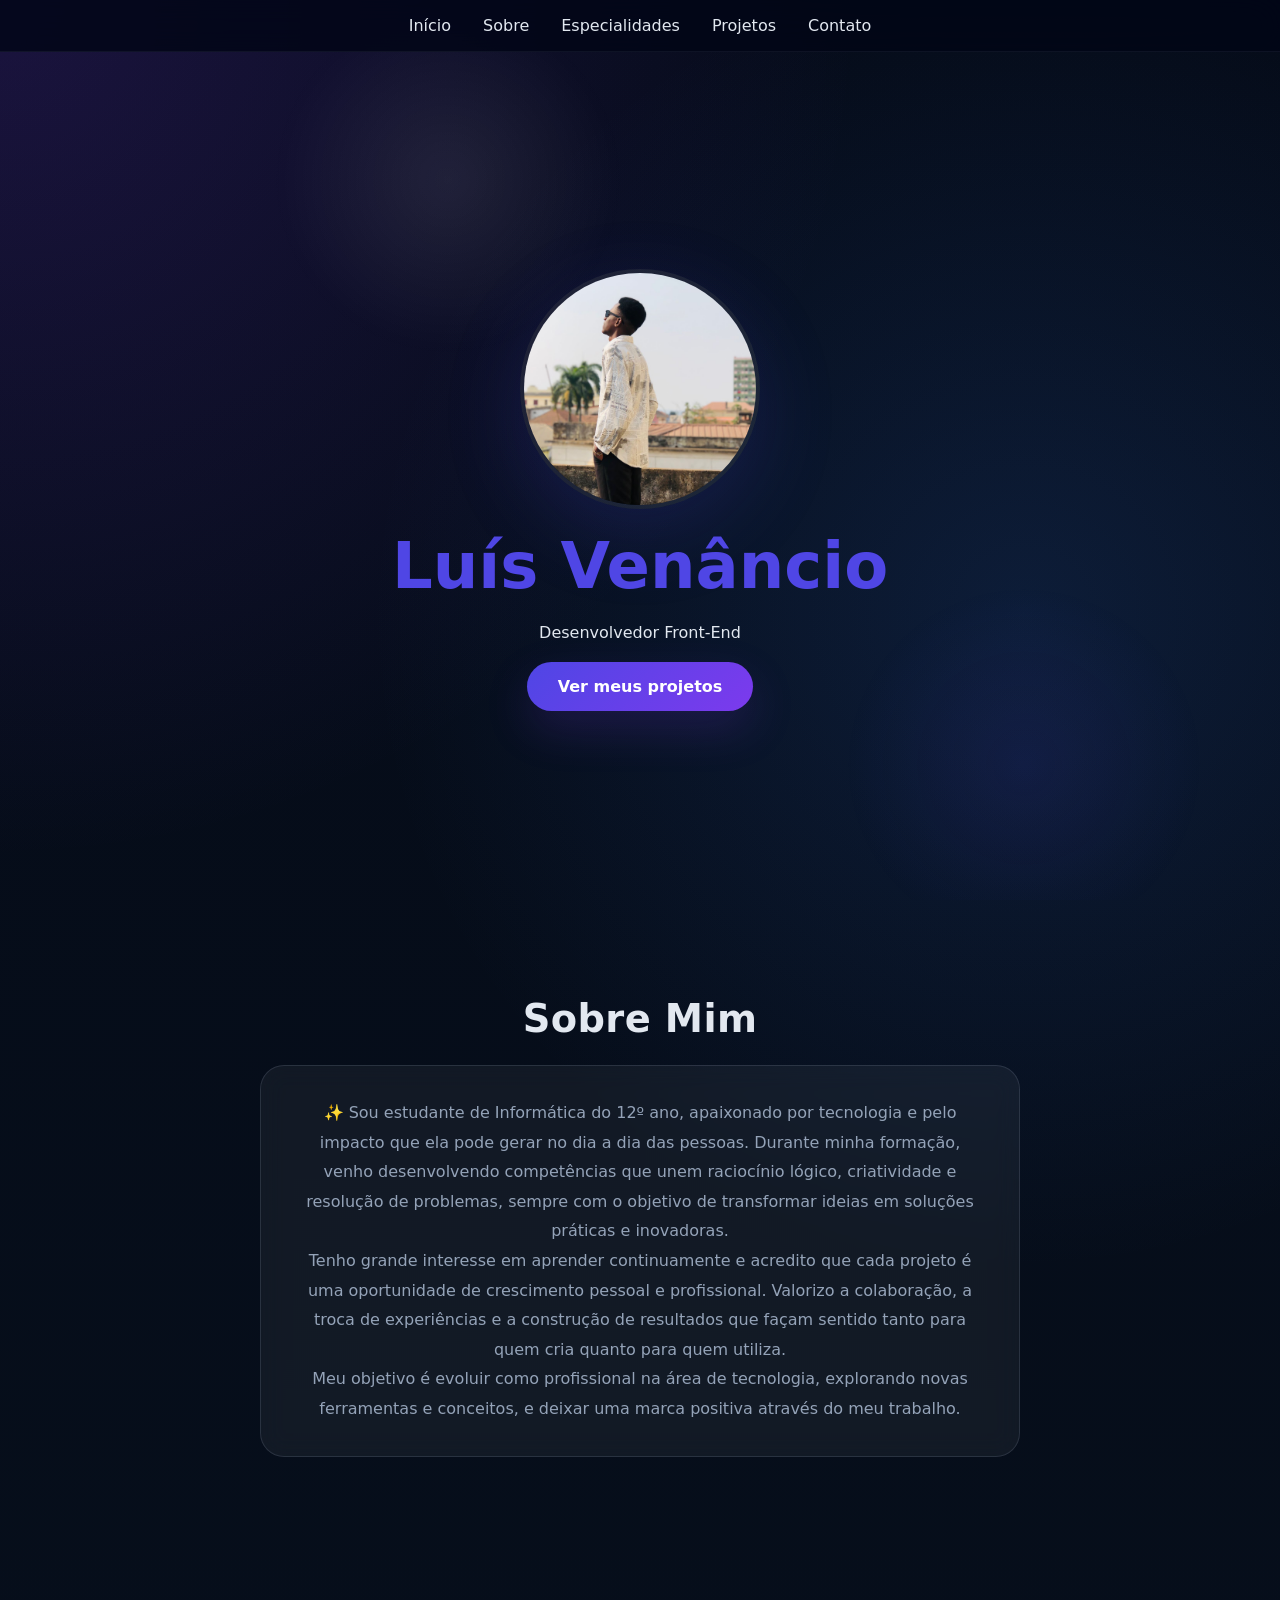
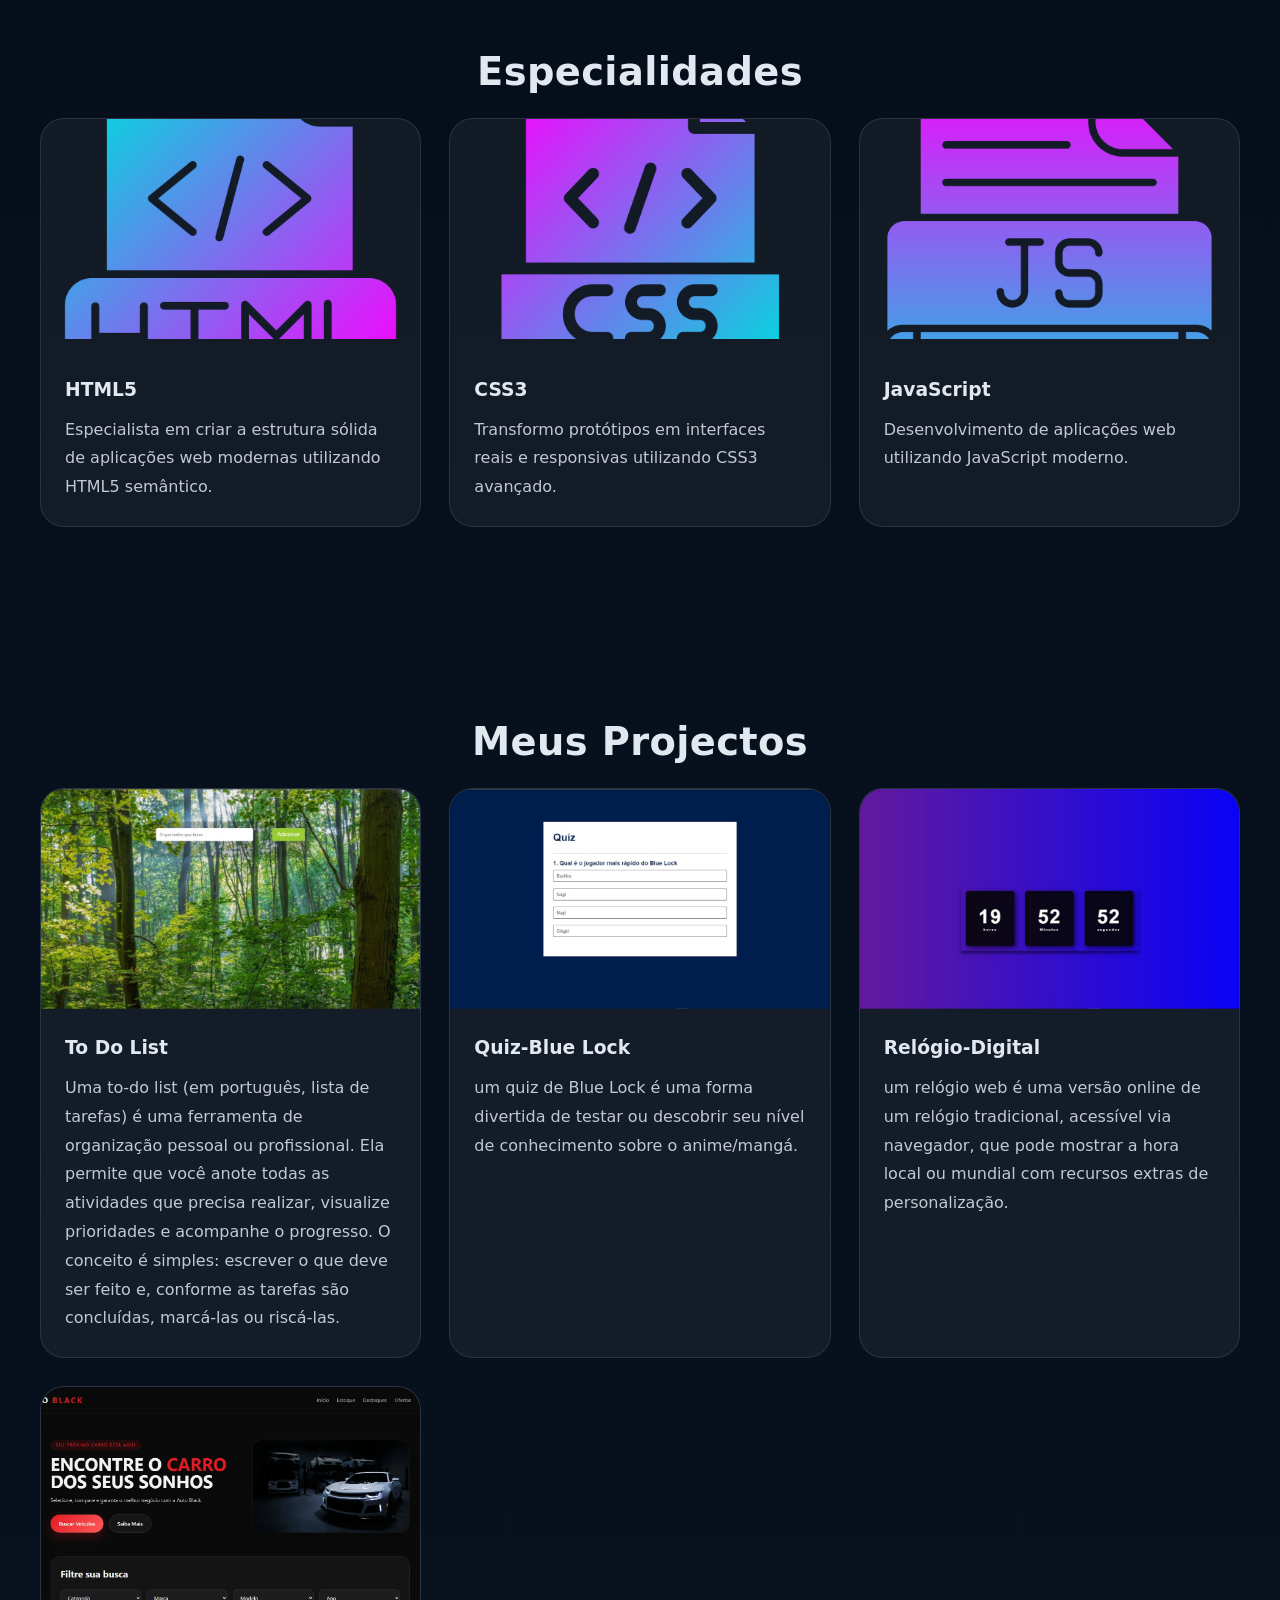
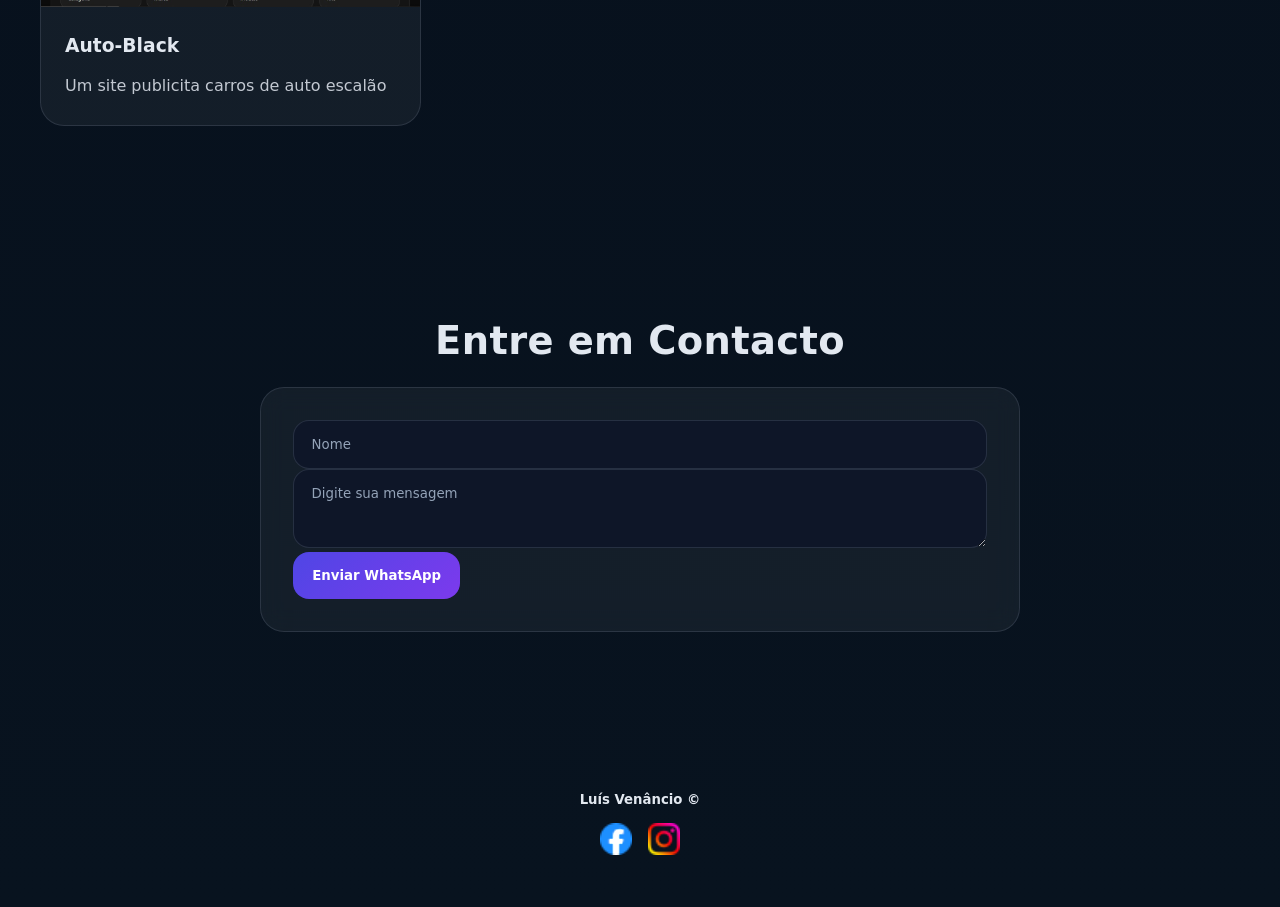
==== commit 7788bc99: "Add files via upload" ====
--- a/indx.html
+++ b/indx.html
@@ -78,7 +78,7 @@
         </div>
     </section>
 
-    <!-- Especialidades -->
+
 
     <section id="especialidades" class="proj">
         <h2 class="titulo">Especialidades</h2>
@@ -88,7 +88,8 @@
                 <a class="nome-proj" href="#"><img src="img/arquivo-html.png" class="img-1" alt="HTML5"></a>
                 <div class="espacamento">
                     <h3 class="nome-proj"><a class="nome-proj" href="#">HTML5</a></h3>
-                    <p class="info-proj">Especialista em criar a estrutura sólida de aplicações web modernas utilizando HTML5 semântico.</p>
+                    <p class="info-proj">Especialista em criar a estrutura sólida de aplicações web modernas utilizando
+                        HTML5 semântico.</p>
                 </div>
             </div>
 
@@ -96,7 +97,8 @@
                 <a class="nome-proj" href="#"><img src="img/css.png" class="img-1" alt="CSS3"></a>
                 <div class="espacamento">
                     <h3 class="nome-proj"><a class="nome-proj" href="#">CSS3</a></h3>
-                    <p class="info-proj">Transformo protótipos em interfaces reais e responsivas utilizando CSS3 avançado.</p>
+                    <p class="info-proj">Transformo protótipos em interfaces reais e responsivas utilizando CSS3
+                        avançado.</p>
                 </div>
             </div>
 
@@ -111,7 +113,7 @@
         </div>
     </section>
 
-    <!-- fim Especialidades -->
+
 
 
     <section id="proj" class="proj">
@@ -119,11 +121,12 @@
         <div class="proj-caixa">
 
             <div class="proj-card">
-                <a class="nome-proj" href="Calendario de Tarefas/indx.html" target="_blank" rel="noopener noreferrer"><img
-                        src="img/Proj1-To do List.jpg" class="img"></a>
-
-                <div class="espacamento">
-                    <h3 class="nome-proj"><a class="nome-proj" href="Calendario de Tarefas/indx.html" target="_blank" rel="noopener noreferrer">To Do List</a></h3>
+                <a class="nome-proj" href="Calendario de Tarefas/indx.html" target="_blank"
+                    rel="noopener noreferrer"><img src="img/Proj1-To do List.jpg" class="img"></a>
+
+                <div class="espacamento">
+                    <h3 class="nome-proj"><a class="nome-proj" href="Calendario de Tarefas/indx.html" target="_blank"
+                            rel="noopener noreferrer">To Do List</a></h3>
                     <p class="info-proj">Uma to‑do list (em português, lista de tarefas) é uma ferramenta de organização
                         pessoal ou profissional. Ela permite que você anote todas as atividades que precisa realizar,
                         visualize prioridades e acompanhe o progresso. O conceito é simples: escrever o que deve ser
@@ -132,10 +135,12 @@
             </div>
 
             <div class="proj-card">
-                <a class="nome-proj" href="Quiz/quiz.html" target="_blank" rel="noopener noreferrer"><img src="img/Proj2-Quizer.jpg" class="img" alt="Quiz Blue Lock"></a>
-
-                <div class="espacamento">
-                    <h3 class="nome-proj"><a class="nome-proj" href="Quiz/quiz.html" target="_blank" rel="noopener noreferrer">Quiz-Blue Lock</a></h3>
+                <a class="nome-proj" href="Quiz/quiz.html" target="_blank" rel="noopener noreferrer"><img
+                        src="img/Proj2-Quizer.jpg" class="img" alt="Quiz Blue Lock"></a>
+
+                <div class="espacamento">
+                    <h3 class="nome-proj"><a class="nome-proj" href="Quiz/quiz.html" target="_blank"
+                            rel="noopener noreferrer">Quiz-Blue Lock</a></h3>
                     <p class="info-proj">um quiz de Blue Lock é uma forma divertida de testar ou descobrir seu nível de
                         conhecimento sobre o anime/mangá.</p>
                 </div>
@@ -146,13 +151,27 @@
                 <a class="nome-proj" href="Relógio-Digital/indx.html" target="_blank" rel="noopener noreferrer"><img
                         src="img/Proj3-Relogio-digital.jpg" class="img" alt="Relógio Digital"></a>
                 <div class="espacamento">
-                    <h3 class="nome-proj"><a class="nome-proj" href="Relógio-Digital/indx.html" target="_blank" rel="noopener noreferrer">Relógio-Digital</a></h3>
+                    <h3 class="nome-proj"><a class="nome-proj" href="Relógio-Digital/indx.html" target="_blank"
+                            rel="noopener noreferrer">Relógio-Digital</a></h3>
                     <p class="info-proj">
                         um relógio web é uma versão online de um relógio tradicional, acessível via navegador, que pode
                         mostrar a hora local ou mundial com recursos extras de personalização.</p>
                 </div>
             </div>
 
+            <div class="proj-card">
+
+                <a class="nome-proj" href="Auto Black/index.html" target="_blank" rel="noopener noreferrer"><img
+                        src="img/autoblack.jpg" class="img" alt="Auto black"></a>
+                <div class="espacamento">
+                    <h3 class="nome-proj"><a class="nome-proj" href="Auto Black/index.html" target="_blank"
+                            rel="noopener noreferrer">Auto-Black</a></h3>
+                    <p class="info-proj">
+                       Um site publicita carros de auto escalão</p>
+                </div>
+            </div>
+
+
         </div>
 
     </section>
@@ -165,7 +184,8 @@
                 <input type="text" name="nome" placeholder="Nome" class="textarea" id="nome" required>
             </div>
             <div class="text">
-                <textarea name="sms" class="textarea" placeholder="Digite sua mensagem" rows="3" id="sms" required></textarea>
+                <textarea name="sms" class="textarea" placeholder="Digite sua mensagem" rows="3" id="sms"
+                    required></textarea>
             </div>
             <button type="submit" class="btn">Enviar WhatsApp</button>
         </form>
@@ -176,8 +196,10 @@
         <div class="rodape-content">
             <h5 class="nome">Luís Venâncio &copy;</h5>
             <div class="rodape-links">
-                <a href="https://www.facebook.com/share/16M18Fr685/" target="_blank" rel="noopener noreferrer"><img src="img/facebook (1).png" class="svg" alt="Facebook"></a>
-                <a href="https://www.instagram.com/luis_venancio_gp?igsh=MXI2MmN6ZzFjYm84NQ==" target="_blank" rel="noopener noreferrer"><img src="img/instagram.png" class="svg" alt="Instagram"></a>
+                <a href="https://www.facebook.com/share/16M18Fr685/" target="_blank" rel="noopener noreferrer"><img
+                        src="img/facebook (1).png" class="svg" alt="Facebook"></a>
+                <a href="https://www.instagram.com/luis_venancio_gp?igsh=MXI2MmN6ZzFjYm84NQ==" target="_blank"
+                    rel="noopener noreferrer"><img src="img/instagram.png" class="svg" alt="Instagram"></a>
             </div>
         </div>
     </footer>
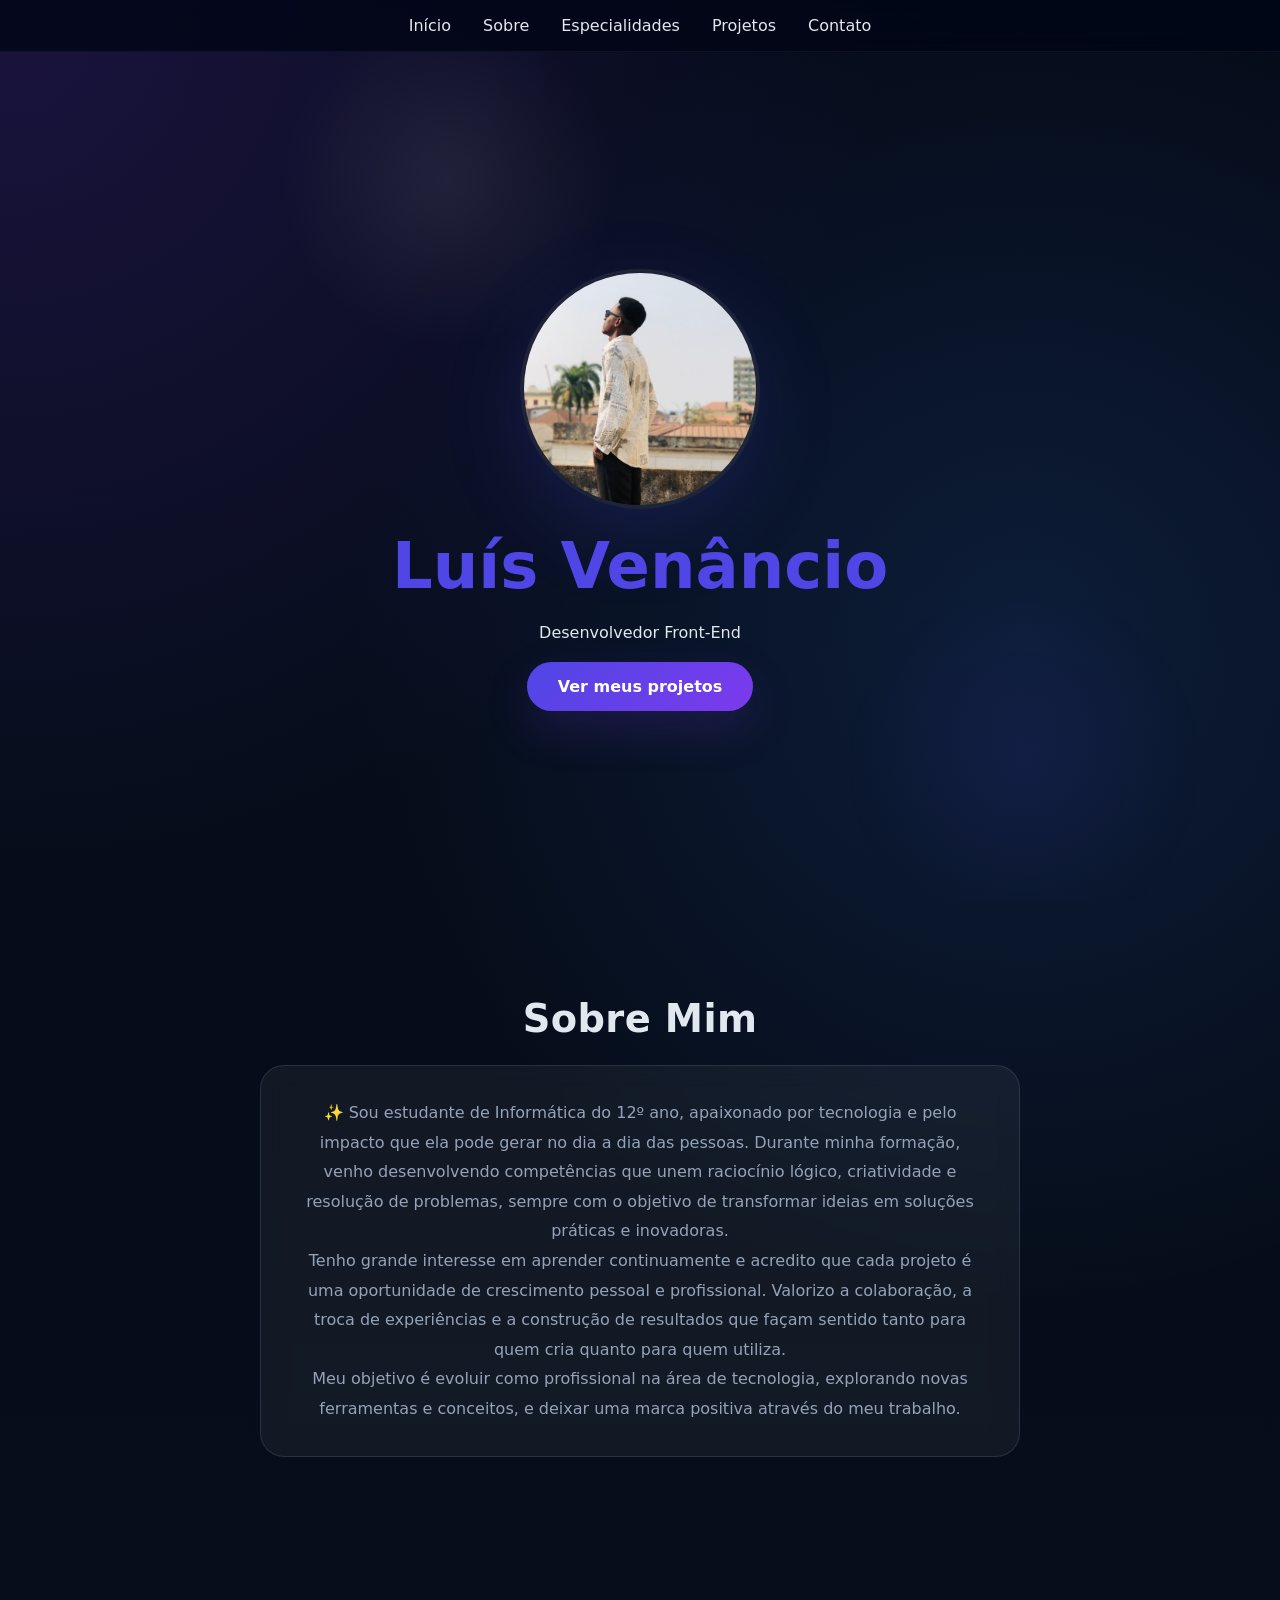
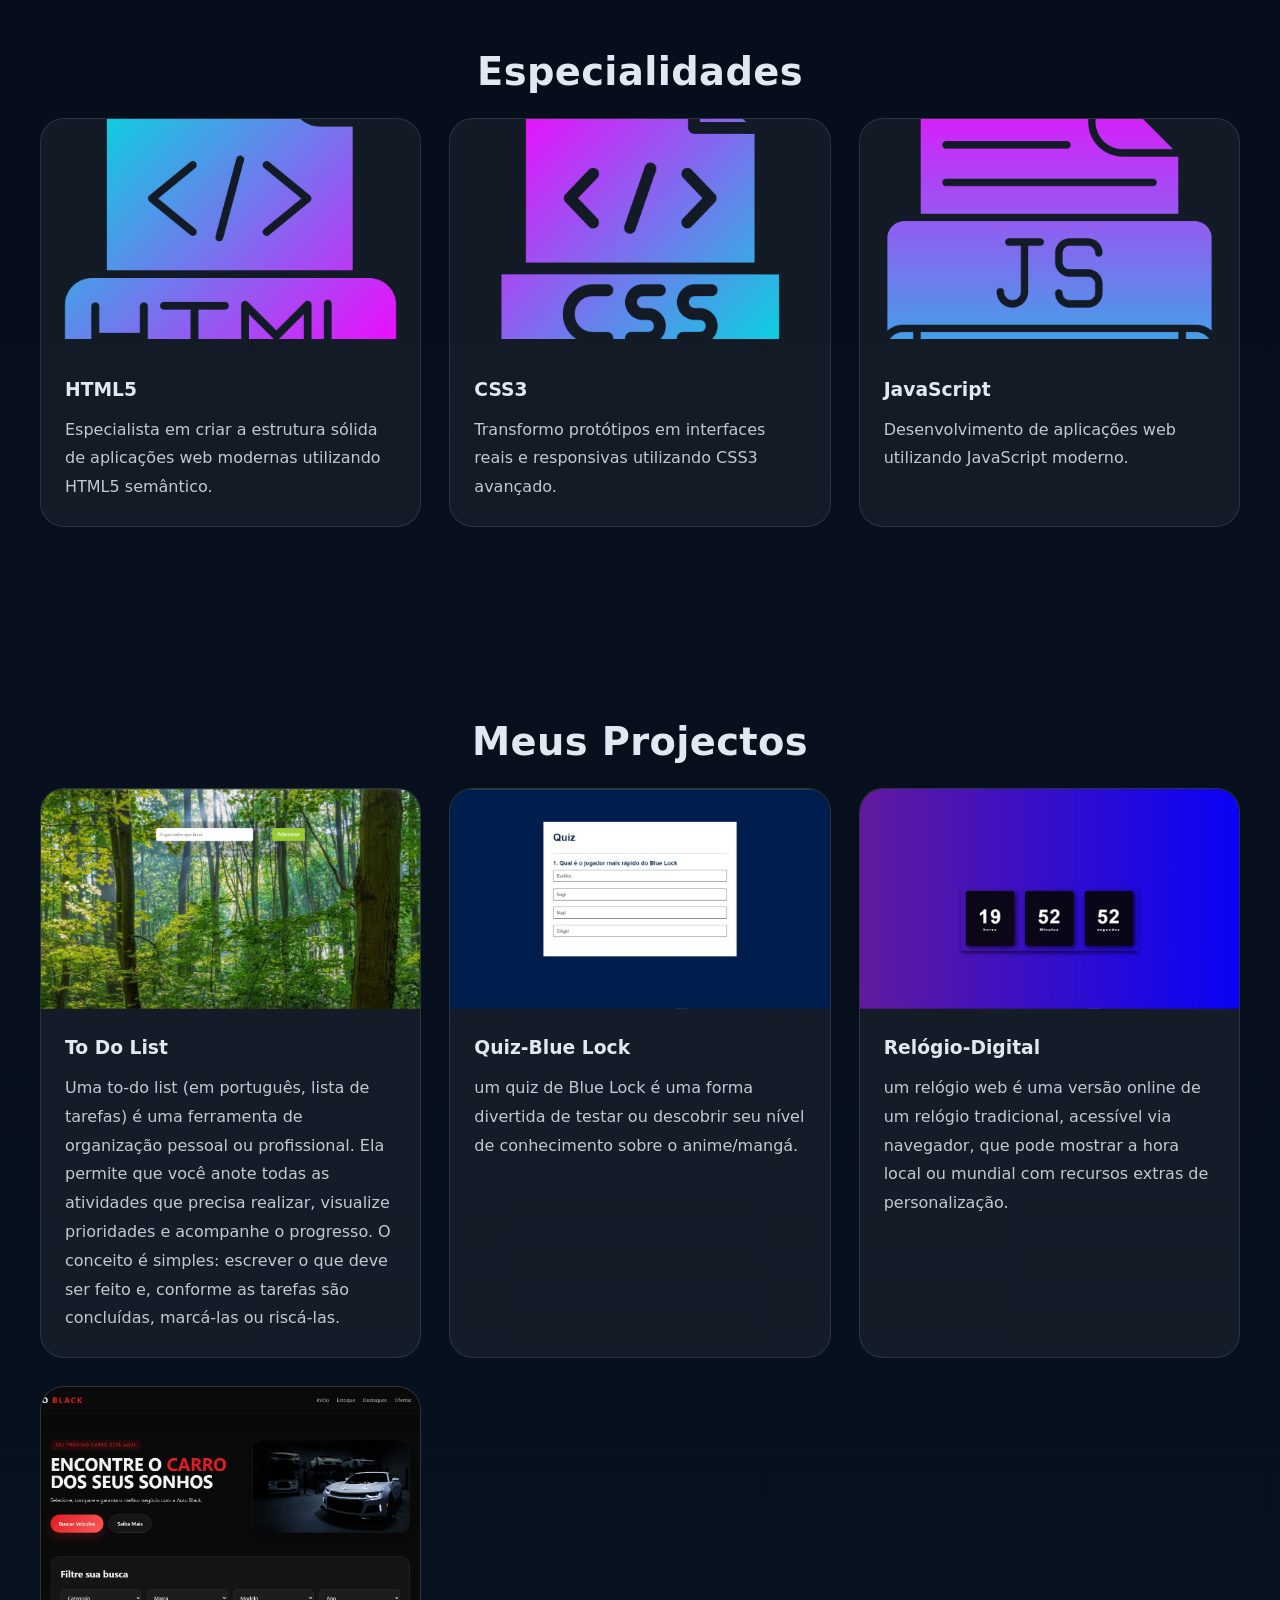
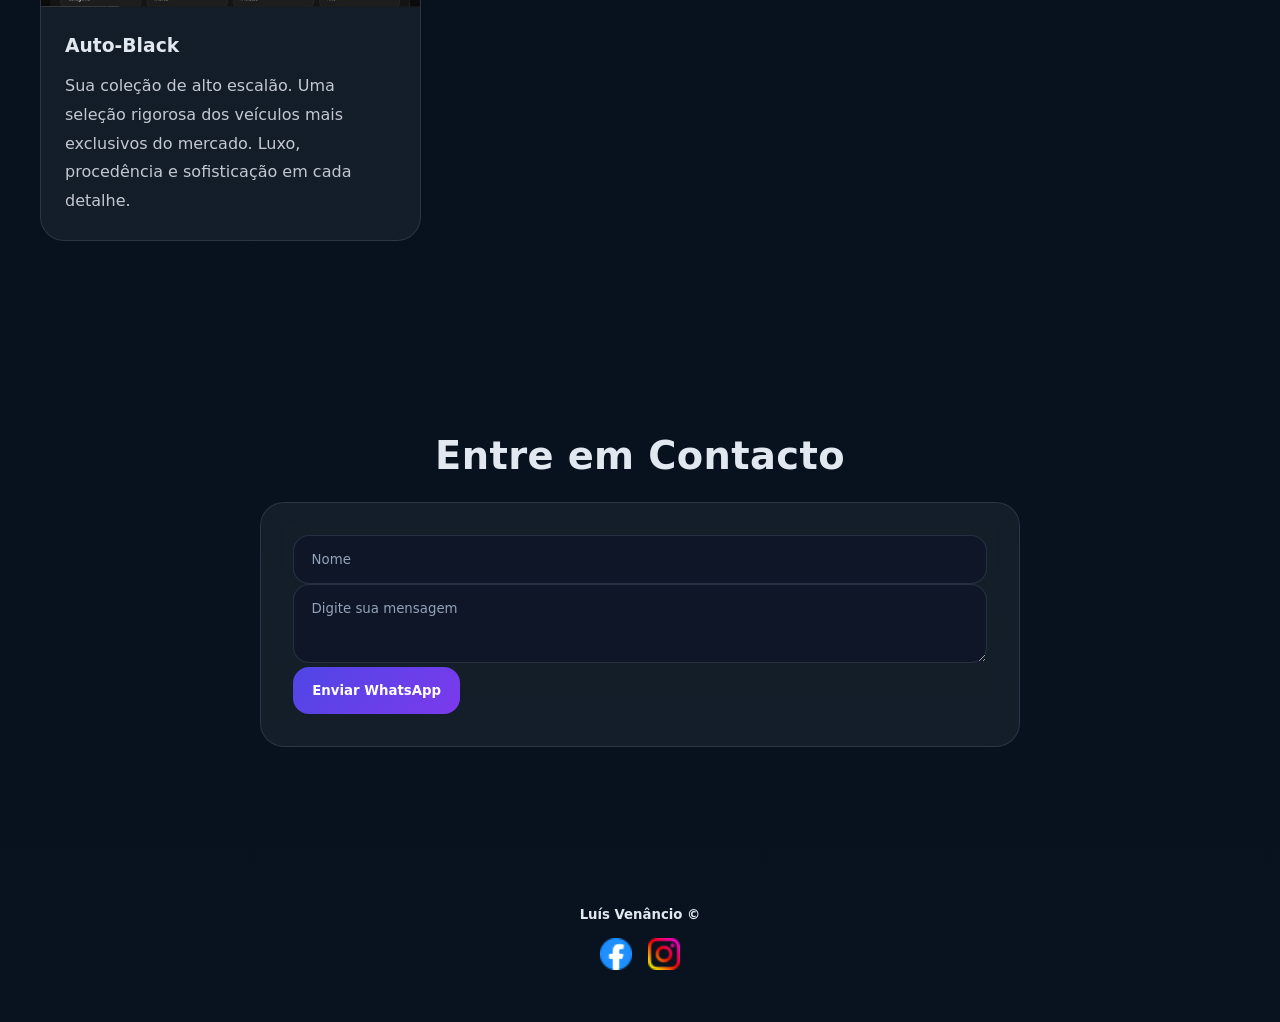
==== commit 4a1243dc: "Fix HTML formatting and structure" ====
--- a/indx.html
+++ b/indx.html
@@ -167,7 +167,8 @@
                     <h3 class="nome-proj"><a class="nome-proj" href="Auto Black/index.html" target="_blank"
                             rel="noopener noreferrer">Auto-Black</a></h3>
                     <p class="info-proj">
-                       Um site publicita carros de auto escalão</p>
+                       Sua coleção de alto escalão.
+Uma seleção rigorosa dos veículos mais exclusivos do mercado. Luxo, procedência e sofisticação em cada detalhe.</p>
                 </div>
             </div>
 
@@ -209,4 +210,4 @@
 </body>
 
 
-</html>+</html>
